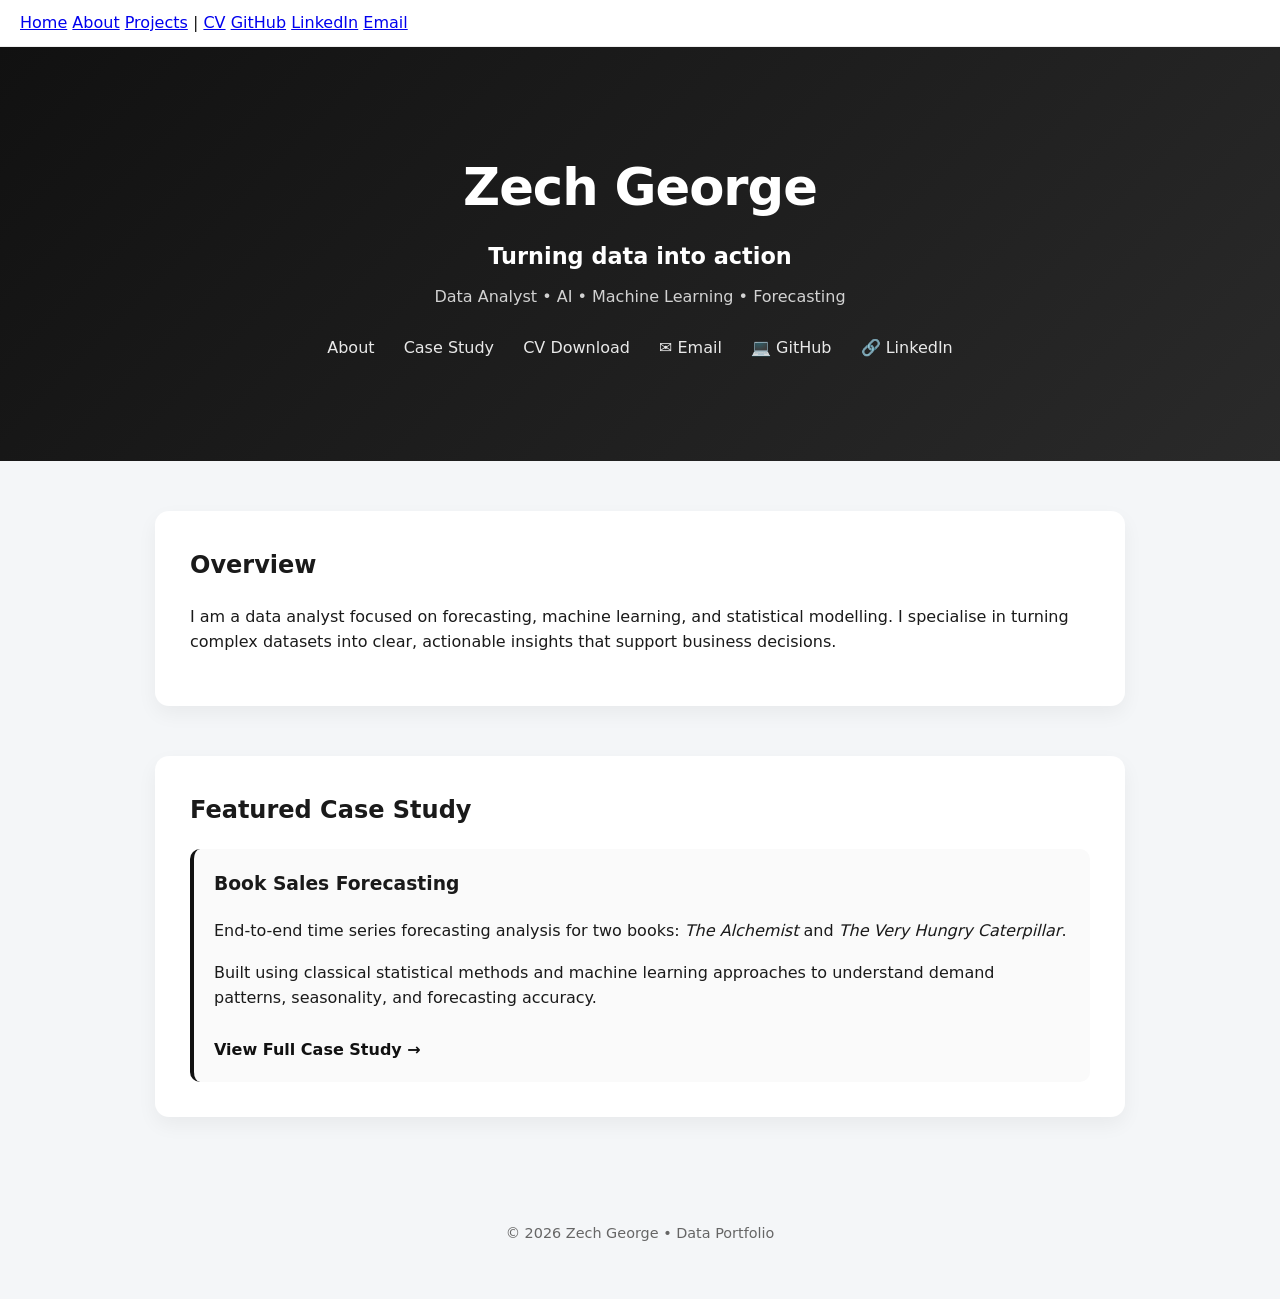
==== index.html @ 16ce2030 "Refactor navigation links in index.html" ====
<!DOCTYPE html>
<html lang="en">
<head>
    <meta charset="UTF-8">
    <meta name="viewport" content="width=device-width, initial-scale=1.0">
    <title>Zech George | Data Portfolio</title>
    <link rel="stylesheet" href="style.css">
</head>

<body>
    <nav class="top-nav">

    <div class="nav-links">
        <a href="index.html">Home</a>
        <a href="about.html">About</a>
        <a href="projects.html">Projects</a>

        <span class="divider">|</span>

        <a href="Zech_George_CV.pdf" download>CV</a>
        <a href="https://github.com/zechgeorge" target="_blank">GitHub</a>
        <a href="https://www.linkedin.com/in/zech-george/" target="_blank">LinkedIn</a>
        <a href="mailto:zech.vincent@gmail.com">Email</a>
    </div>

</nav>

</nav>

<header class="hero">

    <h1>Zech George</h1>

    <p class="tagline">Turning data into action</p>

    <p class="subtag">
        Data Analyst • AI • Machine Learning • Forecasting
    </p>

    <div class="links">
        <a href="about.html">About</a>
        <a href="projects.html">Case Study</a>
        <a href="Zech_George_CV.pdf" download>CV Download</a>

        <a href="mailto:zech.vincent@gmail.com">✉ Email</a>
        <a href="https://github.com/zechgeorge" target="_blank">💻 GitHub</a>
        <a href="https://www.linkedin.com/in/zech-george/" target="_blank">🔗 LinkedIn</a>
    </div>

</header>

<section class="intro">

    <h2>Overview</h2>

    <p>
        I am a data analyst focused on forecasting, machine learning, and statistical modelling.
        I specialise in turning complex datasets into clear, actionable insights that support business decisions.
    </p>

</section>

<section class="featured">

    <h2>Featured Case Study</h2>

    <div class="card">

        <h3>Book Sales Forecasting</h3>

        <p>
            End-to-end time series forecasting analysis for two books:
            <em>The Alchemist</em> and <em>The Very Hungry Caterpillar</em>.
        </p>

        <p>
            Built using classical statistical methods and machine learning approaches to understand demand patterns,
            seasonality, and forecasting accuracy.
        </p>

        <a href="projects.html">View Full Case Study →</a>

    </div>

</section>

<footer>

    <p>© 2026 Zech George • Data Portfolio</p>

</footer>

</body>
</html>
---- style.css ----
body {
    font-family: system-ui, -apple-system, Segoe UI, Roboto, Arial, sans-serif;
    margin: 0;
    background: #f4f6f8;
    color: #1a1a1a;
    line-height: 1.6;
}

/* HERO */
.hero {
    background: linear-gradient(135deg, #111, #2a2a2a);
    color: white;
    padding: 100px 20px;
    text-align: center;
}

.hero h1 {
    margin: 0;
    font-size: 3.2rem;
    letter-spacing: -1px;
}

.hero p {
    margin: 10px 0;
}

.tagline {
    font-size: 1.4rem;
    font-weight: 600;
}

.subtag {
    opacity: 0.8;
}

/* LINKS */
.links {
    margin-top: 25px;
}

.links a {
    color: white;
    margin: 0 12px;
    text-decoration: none;
    font-weight: 500;
    opacity: 0.9;
    transition: 0.2s;
}

.links a:hover {
    opacity: 1;
    text-decoration: underline;
}

/* SECTIONS */
section {
    max-width: 900px;
    margin: 50px auto;
    background: white;
    padding: 35px;
    border-radius: 14px;
    box-shadow: 0 8px 20px rgba(0,0,0,0.05);
}

h2 {
    margin-top: 0;
}

/* CARD */
.card {
    border-left: 4px solid #111;
    padding: 20px;
    margin-top: 15px;
    background: #fafafa;
    border-radius: 10px;
}

.card h3 {
    margin-top: 0;
}

.card a {
    display: inline-block;
    margin-top: 10px;
    color: #111;
    font-weight: bold;
    text-decoration: none;
}

.card a:hover {
    text-decoration: underline;
}

/* IMAGES */
.card img {
    width: 100%;
    border-radius: 8px;
    margin-top: 10px;
}

/* PAGE HEADER */
.page-header {
    text-align: center;
    padding: 60px 20px;
    background: #111;
    color: white;
}

/* CONTENT */
.content {
    max-width: 850px;
    margin: 40px auto;
    background: white;
    padding: 30px;
    border-radius: 12px;
}

/* PROJECT GRID */
.projects-grid {
    max-width: 900px;
    margin: 40px auto;
    display: grid;
    gap: 20px;
}

/* BUTTON */
.btn {
    display: inline-block;
    padding: 10px 16px;
    background: #111;
    color: white;
    text-decoration: none;
    border-radius: 6px;
}

/* FOOTER */
footer {
    text-align: center;
    padding: 40px;
    color: #666;
    font-size: 0.9rem;
}

.top-nav {
    position: sticky;
    top: 0;
    z-index: 1000;

    display: flex;
    justify-content: space-between;
    align-items: center;

    padding: 10px 20px;
    background: white;
    border-bottom: 1px solid #eee;
}

.nav-left a,
.nav-right a {
    text-decoration: none;
    color: #111;
    font-weight: 500;
    margin: 0 10px;
    font-size: 0.95rem;
}

.nav-left a:hover,
.nav-right a:hover {
    text-decoration: underline;
}

/* make right side more compact */
.nav-right a {
    font-size: 1.1rem;
}
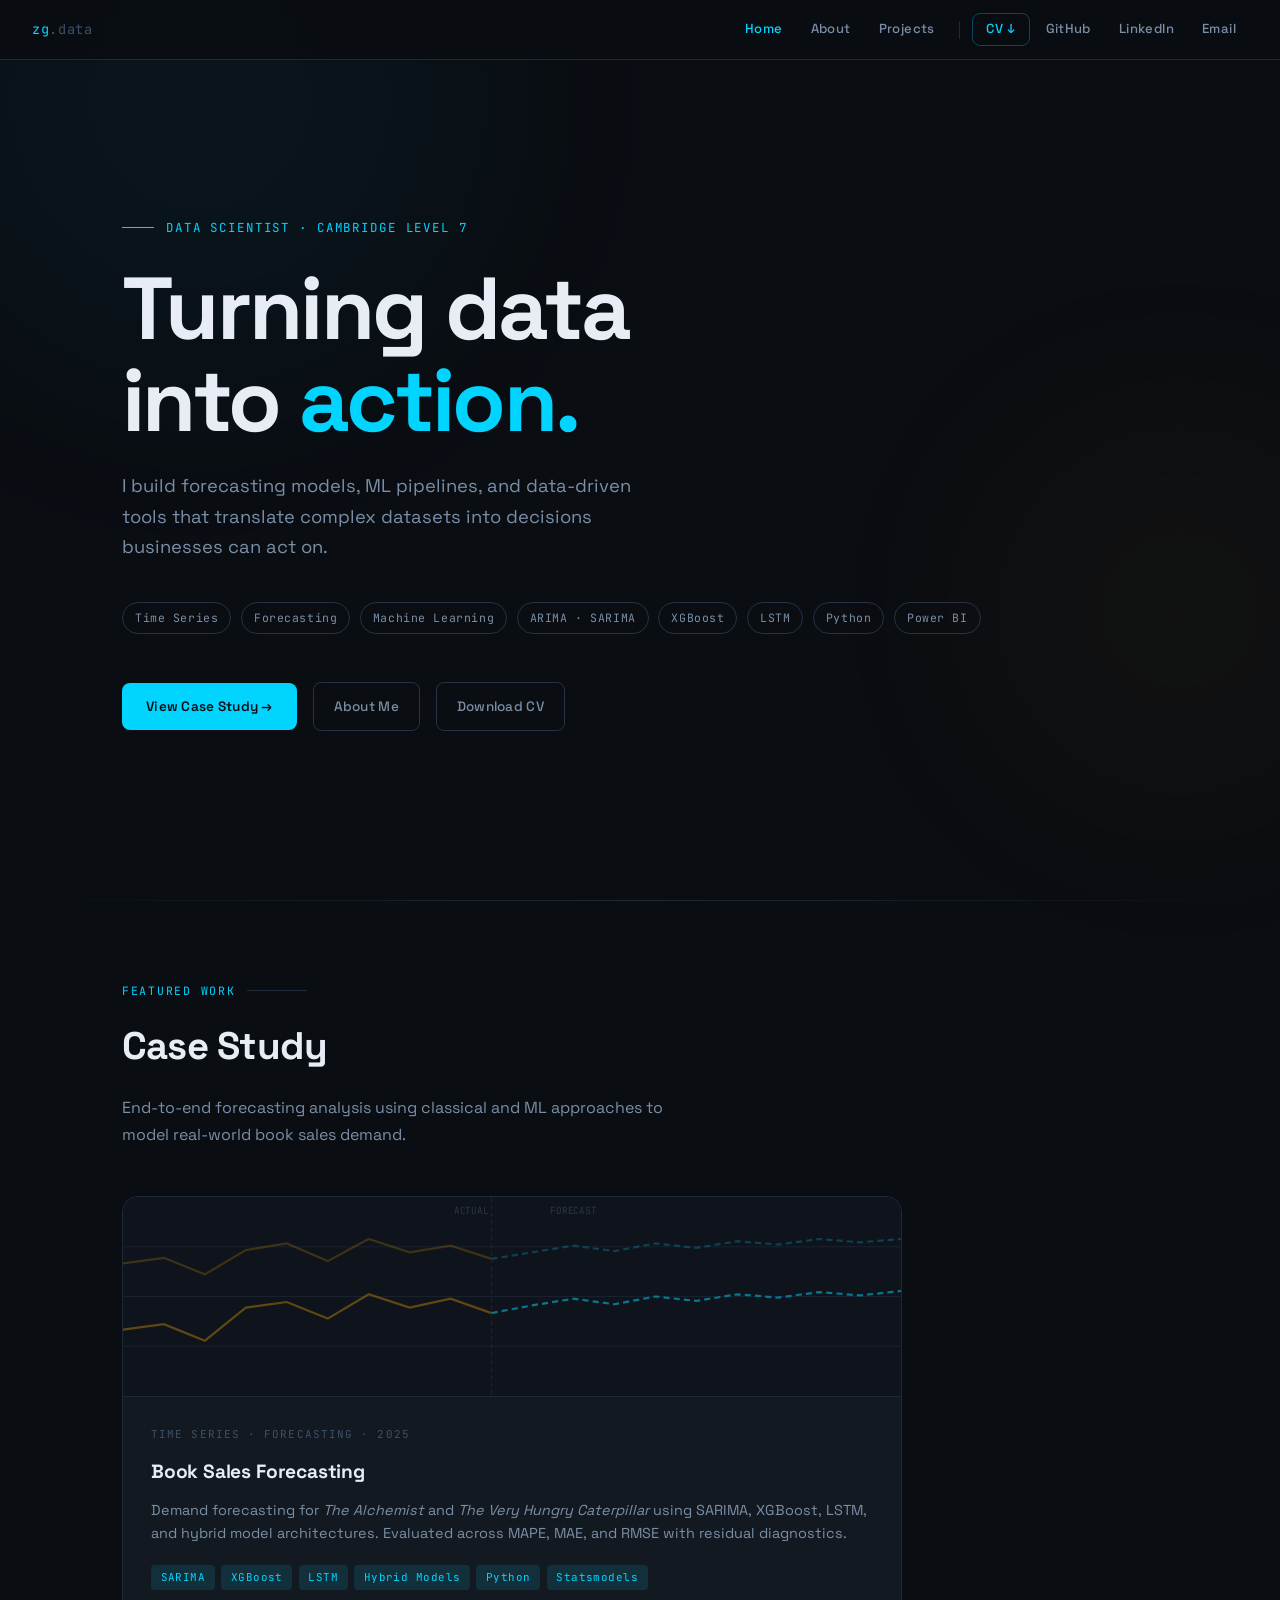
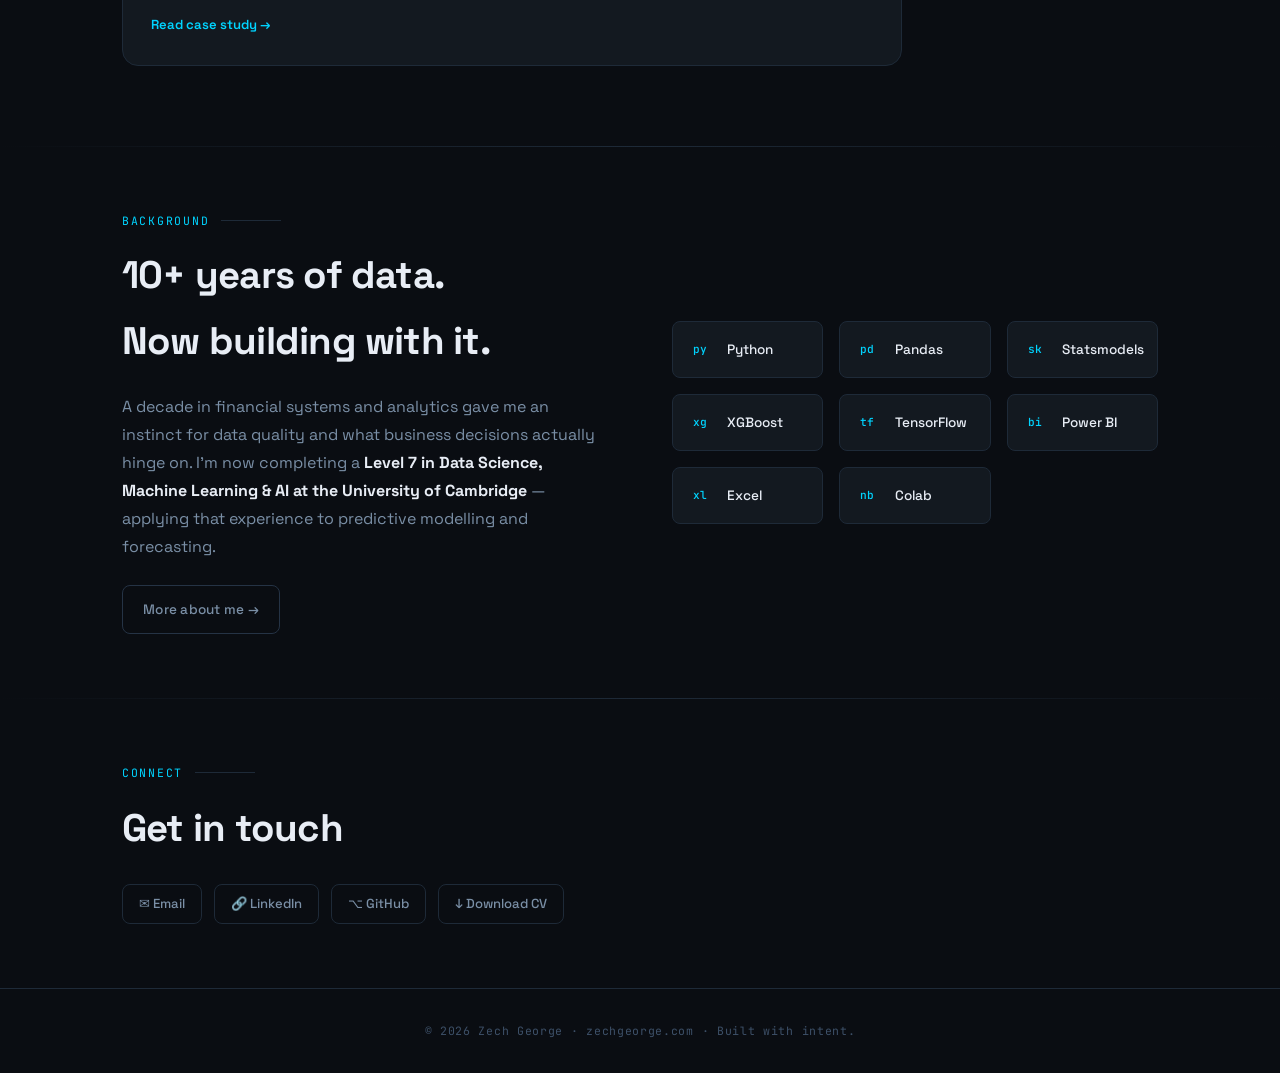
==== commit c1c991ab: "Revise index.html for improved layout and content Updated the title and description meta tags, added" ====
--- a/index.html
+++ b/index.html
@@ -1,94 +1,183 @@
 <!DOCTYPE html>
 <html lang="en">
 <head>
-    <meta charset="UTF-8">
-    <meta name="viewport" content="width=device-width, initial-scale=1.0">
-    <title>Zech George | Data Portfolio</title>
-    <link rel="stylesheet" href="style.css">
+  <meta charset="UTF-8">
+  <meta name="viewport" content="width=device-width, initial-scale=1.0">
+  <title>Zech George | Data Scientist</title>
+  <meta name="description" content="Data Scientist specialising in forecasting, machine learning, and AI — University of Cambridge.">
+  <link rel="stylesheet" href="style.css">
 </head>
+<body>
 
-<body>
-    <nav class="top-nav">
+  <!-- Background glow -->
+  <div class="bg-glow bg-glow-1"></div>
+  <div class="bg-glow bg-glow-2"></div>
 
+  <!-- Nav -->
+  <nav class="top-nav">
+    <a href="index.html" class="nav-logo">zg<span>.data</span></a>
     <div class="nav-links">
-        <a href="index.html">Home</a>
-        <a href="about.html">About</a>
-        <a href="projects.html">Projects</a>
+      <a href="index.html" class="active">Home</a>
+      <a href="about.html">About</a>
+      <a href="projects.html">Projects</a>
+      <div class="nav-divider"></div>
+      <a href="Zech_George_CV.pdf" download class="nav-cta">CV ↓</a>
+      <a href="https://github.com/zechvincent-lab" target="_blank">GitHub</a>
+      <a href="https://www.linkedin.com/in/zech-george/" target="_blank">LinkedIn</a>
+      <a href="mailto:zech.vincent@gmail.com">Email</a>
+    </div>
+  </nav>
 
-        <span class="divider">|</span>
+  <!-- Hero -->
+  <div style="max-width:1100px;margin:0 auto;padding:0 2rem;position:relative;z-index:1;">
+    <section class="hero" style="padding-left:0;padding-right:0;">
 
-        <a href="Zech_George_CV.pdf" download>CV</a>
-        <a href="https://github.com/zechgeorge" target="_blank">GitHub</a>
-        <a href="https://www.linkedin.com/in/zech-george/" target="_blank">LinkedIn</a>
-        <a href="mailto:zech.vincent@gmail.com">Email</a>
-    </div>
+      <div class="hero-eyebrow">Data Scientist · Cambridge Level 7</div>
 
-</nav>
+      <h1>
+        Turning data<br>into <span class="accent">action.</span>
+      </h1>
 
-</nav>
+      <p class="hero-sub">
+        I build forecasting models, ML pipelines, and data-driven tools that translate complex datasets into decisions businesses can act on.
+      </p>
 
-<header class="hero">
+      <div class="hero-tags">
+        <span class="tag">Time Series</span>
+        <span class="tag">Forecasting</span>
+        <span class="tag">Machine Learning</span>
+        <span class="tag">ARIMA · SARIMA</span>
+        <span class="tag">XGBoost</span>
+        <span class="tag">LSTM</span>
+        <span class="tag">Python</span>
+        <span class="tag">Power BI</span>
+      </div>
 
-    <h1>Zech George</h1>
+      <div class="hero-actions">
+        <a href="projects.html" class="btn-primary">View Case Study →</a>
+        <a href="about.html" class="btn-ghost">About Me</a>
+        <a href="Zech_George_CV.pdf" download class="btn-ghost">Download CV</a>
+      </div>
 
-    <p class="tagline">Turning data into action</p>
+    </section>
+  </div>
 
-    <p class="subtag">
-        Data Analyst • AI • Machine Learning • Forecasting
-    </p>
+  <div class="divider"></div>
 
-    <div class="links">
-        <a href="about.html">About</a>
-        <a href="projects.html">Case Study</a>
-        <a href="Zech_George_CV.pdf" download>CV Download</a>
+  <!-- Featured Project -->
+  <div class="page-wrap" style="position:relative;z-index:1;">
+    <section>
+      <div class="section-label">Featured Work</div>
+      <h2 class="section-title">Case Study</h2>
+      <p class="section-desc">End-to-end forecasting analysis using classical and ML approaches to model real-world book sales demand.</p>
 
-        <a href="mailto:zech.vincent@gmail.com">✉ Email</a>
-        <a href="https://github.com/zechgeorge" target="_blank">💻 GitHub</a>
-        <a href="https://www.linkedin.com/in/zech-george/" target="_blank">🔗 LinkedIn</a>
-    </div>
+      <a href="projects.html" class="project-card" style="max-width:780px;">
+        <div class="card-vis">
+          <!-- Inline SVG sparkline visualisation -->
+          <svg viewBox="0 0 760 180" xmlns="http://www.w3.org/2000/svg" width="100%" height="100%" preserveAspectRatio="none">
+            <!-- Grid lines -->
+            <line x1="0" y1="45"  x2="760" y2="45"  stroke="#1e2a38" stroke-width="1"/>
+            <line x1="0" y1="90"  x2="760" y2="90"  stroke="#1e2a38" stroke-width="1"/>
+            <line x1="0" y1="135" x2="760" y2="135" stroke="#1e2a38" stroke-width="1"/>
 
-</header>
+            <!-- Alchemist — actual (amber) -->
+            <polyline
+              points="0,120 40,115 80,130 120,100 160,95 200,110 240,88 280,100 320,92 360,105"
+              fill="none" stroke="#f0a500" stroke-width="2" opacity="0.6"/>
 
-<section class="intro">
+            <!-- Alchemist — forecast (cyan, dashed) -->
+            <polyline
+              points="360,105 400,98 440,92 480,97 520,90 560,94 600,88 640,91 680,86 720,89 760,85"
+              fill="none" stroke="#00d4ff" stroke-width="2" stroke-dasharray="6 4" opacity="0.85"/>
 
-    <h2>Overview</h2>
+            <!-- Caterpillar — actual (amber lighter) -->
+            <polyline
+              points="0,60 40,55 80,70 120,48 160,42 200,58 240,38 280,50 320,44 360,56"
+              fill="none" stroke="#f0a500" stroke-width="2" opacity="0.35"/>
 
-    <p>
-        I am a data analyst focused on forecasting, machine learning, and statistical modelling.
-        I specialise in turning complex datasets into clear, actionable insights that support business decisions.
-    </p>
+            <!-- Caterpillar — forecast (cyan dimmer) -->
+            <polyline
+              points="360,56 400,50 440,44 480,49 520,42 560,46 600,40 640,43 680,38 720,41 760,38"
+              fill="none" stroke="#00d4ff" stroke-width="2" stroke-dasharray="6 4" opacity="0.4"/>
 
-</section>
+            <!-- Forecast boundary line -->
+            <line x1="360" y1="0" x2="360" y2="180" stroke="#253345" stroke-width="1" stroke-dasharray="4 3"/>
 
-<section class="featured">
+            <!-- Labels -->
+            <text x="340" y="15" text-anchor="middle" fill="#3d5068" font-size="9" font-family="'JetBrains Mono',monospace">ACTUAL</text>
+            <text x="440" y="15" text-anchor="middle" fill="#3d5068" font-size="9" font-family="'JetBrains Mono',monospace">FORECAST</text>
+          </svg>
+        </div>
 
-    <h2>Featured Case Study</h2>
+        <div class="card-body">
+          <div class="card-meta">Time Series · Forecasting · 2025</div>
+          <h3 class="card-title">Book Sales Forecasting</h3>
+          <p class="card-desc">
+            Demand forecasting for <em>The Alchemist</em> and <em>The Very Hungry Caterpillar</em> using SARIMA, XGBoost, LSTM, and hybrid model architectures. Evaluated across MAPE, MAE, and RMSE with residual diagnostics.
+          </p>
+          <div class="card-chips">
+            <span class="chip">SARIMA</span>
+            <span class="chip">XGBoost</span>
+            <span class="chip">LSTM</span>
+            <span class="chip">Hybrid Models</span>
+            <span class="chip">Python</span>
+            <span class="chip">Statsmodels</span>
+          </div>
+          <span class="card-link">Read case study →</span>
+        </div>
+      </a>
+    </section>
+  </div>
 
-    <div class="card">
+  <div class="divider"></div>
 
-        <h3>Book Sales Forecasting</h3>
+  <!-- Quick bio strip -->
+  <div class="page-wrap" style="position:relative;z-index:1;">
+    <section style="padding:4rem 0;">
+      <div style="display:grid;grid-template-columns:1fr 1fr;gap:4rem;align-items:center;">
+        <div>
+          <div class="section-label">Background</div>
+          <h2 class="section-title" style="margin-bottom:1.25rem;">10+ years of data.<br>Now building with it.</h2>
+          <p style="color:var(--text-secondary);margin-bottom:1rem;line-height:1.75;">
+            A decade in financial systems and analytics gave me an instinct for data quality and what business decisions actually hinge on. I'm now completing a <strong style="color:var(--text-primary);">Level 7 in Data Science, Machine Learning & AI at the University of Cambridge</strong> — applying that experience to predictive modelling and forecasting.
+          </p>
+          <a href="about.html" class="btn-ghost" style="margin-top:0.5rem;">More about me →</a>
+        </div>
+        <div>
+          <div class="tools-grid">
+            <div class="tool-item"><span class="tool-icon">py</span> Python</div>
+            <div class="tool-item"><span class="tool-icon">pd</span> Pandas</div>
+            <div class="tool-item"><span class="tool-icon">sk</span> Statsmodels</div>
+            <div class="tool-item"><span class="tool-icon">xg</span> XGBoost</div>
+            <div class="tool-item"><span class="tool-icon">tf</span> TensorFlow</div>
+            <div class="tool-item"><span class="tool-icon">bi</span> Power BI</div>
+            <div class="tool-item"><span class="tool-icon">xl</span> Excel</div>
+            <div class="tool-item"><span class="tool-icon">nb</span> Colab</div>
+          </div>
+        </div>
+      </div>
+    </section>
+  </div>
 
-        <p>
-            End-to-end time series forecasting analysis for two books:
-            <em>The Alchemist</em> and <em>The Very Hungry Caterpillar</em>.
-        </p>
+  <div class="divider"></div>
 
-        <p>
-            Built using classical statistical methods and machine learning approaches to understand demand patterns,
-            seasonality, and forecasting accuracy.
-        </p>
+  <!-- Connect -->
+  <div class="page-wrap" style="position:relative;z-index:1;">
+    <section style="padding:4rem 0;">
+      <div class="section-label">Connect</div>
+      <h2 class="section-title" style="margin-bottom:1.5rem;">Get in touch</h2>
+      <div class="social-row">
+        <a href="mailto:zech.vincent@gmail.com" class="social-link">✉ Email</a>
+        <a href="https://www.linkedin.com/in/zech-george/" target="_blank" class="social-link">🔗 LinkedIn</a>
+        <a href="https://github.com/zechvincent-lab" target="_blank" class="social-link">⌥ GitHub</a>
+        <a href="Zech_George_CV.pdf" download class="social-link">↓ Download CV</a>
+      </div>
+    </section>
+  </div>
 
-        <a href="projects.html">View Full Case Study →</a>
-
-    </div>
-
-</section>
-
-<footer>
-
-    <p>© 2026 Zech George • Data Portfolio</p>
-
-</footer>
+  <footer>
+    <p>© 2026 <a href="index.html">Zech George</a> · zechgeorge.com · Built with intent.</p>
+  </footer>
 
 </body>
 </html>
--- a/style.css
+++ b/style.css
@@ -1,175 +1,687 @@
+/* ============================================================
+   ZECH GEORGE — PORTFOLIO
+   Palette: deep obsidian bg, electric cyan accent, warm amber
+   secondary, cool slate text
+   ============================================================ */
+
+@import url('https://fonts.googleapis.com/css2?family=Space+Grotesk:wght@300;400;500;600;700&family=JetBrains+Mono:wght@300;400;500&display=swap');
+
+/* ── Tokens ─────────────────────────────────────────────── */
+:root {
+  --bg:           #0a0d12;
+  --bg-elevated:  #0f141c;
+  --bg-card:      #131920;
+  --bg-card-hover:#17202b;
+  --border:       #1e2a38;
+  --border-light: #253345;
+
+  --cyan:         #00d4ff;
+  --cyan-dim:     rgba(0, 212, 255, 0.12);
+  --cyan-glow:    rgba(0, 212, 255, 0.25);
+  --amber:        #f0a500;
+  --amber-dim:    rgba(240, 165, 0, 0.12);
+
+  --text-primary:   #e8edf5;
+  --text-secondary: #7a8fa6;
+  --text-muted:     #3d5068;
+
+  --font-display: 'Space Grotesk', sans-serif;
+  --font-mono:    'JetBrains Mono', monospace;
+
+  --radius:    8px;
+  --radius-lg: 16px;
+  --transition: 0.2s ease;
+}
+
+/* ── Reset ───────────────────────────────────────────────── */
+*, *::before, *::after { box-sizing: border-box; margin: 0; padding: 0; }
+
+html { scroll-behavior: smooth; }
+
 body {
-    font-family: system-ui, -apple-system, Segoe UI, Roboto, Arial, sans-serif;
-    margin: 0;
-    background: #f4f6f8;
-    color: #1a1a1a;
-    line-height: 1.6;
-}
-
-/* HERO */
+  background: var(--bg);
+  color: var(--text-primary);
+  font-family: var(--font-display);
+  font-size: 16px;
+  line-height: 1.7;
+  min-height: 100vh;
+  -webkit-font-smoothing: antialiased;
+}
+
+/* ── Nav ─────────────────────────────────────────────────── */
+.top-nav {
+  position: fixed;
+  top: 0; left: 0; right: 0;
+  z-index: 100;
+  background: rgba(10, 13, 18, 0.85);
+  backdrop-filter: blur(14px);
+  border-bottom: 1px solid var(--border);
+  padding: 0 2rem;
+  height: 60px;
+  display: flex;
+  align-items: center;
+  justify-content: space-between;
+}
+
+.nav-logo {
+  font-family: var(--font-mono);
+  font-size: 0.85rem;
+  color: var(--cyan);
+  text-decoration: none;
+  letter-spacing: 0.05em;
+}
+.nav-logo span { color: var(--text-muted); }
+
+.nav-links {
+  display: flex;
+  align-items: center;
+  gap: 0.25rem;
+}
+
+.nav-links a {
+  color: var(--text-secondary);
+  text-decoration: none;
+  font-size: 0.82rem;
+  font-weight: 500;
+  padding: 0.35rem 0.75rem;
+  border-radius: var(--radius);
+  transition: color var(--transition), background var(--transition);
+  letter-spacing: 0.03em;
+}
+.nav-links a:hover { color: var(--text-primary); background: var(--bg-card); }
+.nav-links a.active { color: var(--cyan); }
+
+.nav-divider {
+  width: 1px;
+  height: 18px;
+  background: var(--border);
+  margin: 0 0.5rem;
+}
+
+.nav-links a.nav-cta {
+  color: var(--cyan);
+  border: 1px solid rgba(0,212,255,0.3);
+  padding: 0.3rem 0.85rem;
+}
+.nav-links a.nav-cta:hover {
+  background: var(--cyan-dim);
+  color: var(--cyan);
+}
+
+/* ── Layout ──────────────────────────────────────────────── */
+.page-wrap {
+  max-width: 1100px;
+  margin: 0 auto;
+  padding: 0 2rem;
+}
+
+/* ── Hero ────────────────────────────────────────────────── */
 .hero {
-    background: linear-gradient(135deg, #111, #2a2a2a);
-    color: white;
-    padding: 100px 20px;
-    text-align: center;
+  min-height: 100vh;
+  display: flex;
+  flex-direction: column;
+  justify-content: center;
+  padding: 8rem 2rem 5rem;
+  max-width: 1100px;
+  margin: 0 auto;
+  position: relative;
+}
+
+.hero-eyebrow {
+  font-family: var(--font-mono);
+  font-size: 0.78rem;
+  color: var(--cyan);
+  letter-spacing: 0.15em;
+  text-transform: uppercase;
+  margin-bottom: 1.5rem;
+  display: flex;
+  align-items: center;
+  gap: 0.75rem;
+}
+.hero-eyebrow::before {
+  content: '';
+  display: inline-block;
+  width: 32px;
+  height: 1px;
+  background: var(--cyan);
 }
 
 .hero h1 {
-    margin: 0;
-    font-size: 3.2rem;
-    letter-spacing: -1px;
-}
-
-.hero p {
-    margin: 10px 0;
-}
-
-.tagline {
-    font-size: 1.4rem;
-    font-weight: 600;
-}
-
-.subtag {
-    opacity: 0.8;
-}
-
-/* LINKS */
-.links {
-    margin-top: 25px;
-}
-
-.links a {
-    color: white;
-    margin: 0 12px;
-    text-decoration: none;
-    font-weight: 500;
-    opacity: 0.9;
-    transition: 0.2s;
-}
-
-.links a:hover {
-    opacity: 1;
-    text-decoration: underline;
-}
-
-/* SECTIONS */
+  font-size: clamp(3rem, 7vw, 5.5rem);
+  font-weight: 700;
+  line-height: 1.05;
+  letter-spacing: -0.03em;
+  margin-bottom: 1.5rem;
+  color: var(--text-primary);
+}
+
+.hero h1 .accent {
+  color: var(--cyan);
+  position: relative;
+}
+
+.hero-sub {
+  font-size: 1.15rem;
+  color: var(--text-secondary);
+  max-width: 540px;
+  line-height: 1.65;
+  margin-bottom: 2.5rem;
+}
+
+.hero-tags {
+  display: flex;
+  flex-wrap: wrap;
+  gap: 0.6rem;
+  margin-bottom: 3rem;
+}
+
+.tag {
+  font-family: var(--font-mono);
+  font-size: 0.72rem;
+  padding: 0.3rem 0.75rem;
+  border-radius: 999px;
+  border: 1px solid var(--border-light);
+  color: var(--text-secondary);
+  letter-spacing: 0.05em;
+  transition: border-color var(--transition), color var(--transition);
+}
+.tag:hover { border-color: var(--cyan); color: var(--cyan); }
+
+.hero-actions {
+  display: flex;
+  flex-wrap: wrap;
+  gap: 1rem;
+  align-items: center;
+}
+
+/* ── Buttons ─────────────────────────────────────────────── */
+.btn-primary {
+  display: inline-flex;
+  align-items: center;
+  gap: 0.5rem;
+  background: var(--cyan);
+  color: var(--bg);
+  font-family: var(--font-display);
+  font-size: 0.85rem;
+  font-weight: 600;
+  padding: 0.75rem 1.5rem;
+  border-radius: var(--radius);
+  text-decoration: none;
+  transition: opacity var(--transition), transform var(--transition);
+  letter-spacing: 0.02em;
+}
+.btn-primary:hover { opacity: 0.88; transform: translateY(-1px); }
+
+.btn-ghost {
+  display: inline-flex;
+  align-items: center;
+  gap: 0.5rem;
+  color: var(--text-secondary);
+  font-size: 0.85rem;
+  font-weight: 500;
+  padding: 0.75rem 1.25rem;
+  border-radius: var(--radius);
+  border: 1px solid var(--border-light);
+  text-decoration: none;
+  transition: border-color var(--transition), color var(--transition), background var(--transition);
+  letter-spacing: 0.02em;
+}
+.btn-ghost:hover {
+  border-color: var(--cyan);
+  color: var(--cyan);
+  background: var(--cyan-dim);
+}
+
+/* ── Section base ────────────────────────────────────────── */
 section {
-    max-width: 900px;
-    margin: 50px auto;
-    background: white;
-    padding: 35px;
-    border-radius: 14px;
-    box-shadow: 0 8px 20px rgba(0,0,0,0.05);
-}
-
-h2 {
-    margin-top: 0;
-}
-
-/* CARD */
-.card {
-    border-left: 4px solid #111;
-    padding: 20px;
-    margin-top: 15px;
-    background: #fafafa;
-    border-radius: 10px;
-}
-
-.card h3 {
-    margin-top: 0;
-}
-
-.card a {
-    display: inline-block;
-    margin-top: 10px;
-    color: #111;
-    font-weight: bold;
-    text-decoration: none;
-}
-
-.card a:hover {
-    text-decoration: underline;
-}
-
-/* IMAGES */
-.card img {
-    width: 100%;
-    border-radius: 8px;
-    margin-top: 10px;
-}
-
-/* PAGE HEADER */
-.page-header {
-    text-align: center;
-    padding: 60px 20px;
-    background: #111;
-    color: white;
-}
-
-/* CONTENT */
-.content {
-    max-width: 850px;
-    margin: 40px auto;
-    background: white;
-    padding: 30px;
-    border-radius: 12px;
-}
-
-/* PROJECT GRID */
-.projects-grid {
-    max-width: 900px;
-    margin: 40px auto;
-    display: grid;
-    gap: 20px;
-}
-
-/* BUTTON */
-.btn {
-    display: inline-block;
-    padding: 10px 16px;
-    background: #111;
-    color: white;
-    text-decoration: none;
-    border-radius: 6px;
-}
-
-/* FOOTER */
+  padding: 5rem 0;
+}
+
+.section-label {
+  font-family: var(--font-mono);
+  font-size: 0.72rem;
+  color: var(--cyan);
+  letter-spacing: 0.15em;
+  text-transform: uppercase;
+  margin-bottom: 0.75rem;
+  display: flex;
+  align-items: center;
+  gap: 0.75rem;
+}
+.section-label::after {
+  content: '';
+  flex: 1;
+  height: 1px;
+  background: var(--border);
+  max-width: 60px;
+}
+
+.section-title {
+  font-size: clamp(1.8rem, 3vw, 2.4rem);
+  font-weight: 700;
+  letter-spacing: -0.02em;
+  margin-bottom: 1rem;
+  color: var(--text-primary);
+}
+
+.section-desc {
+  color: var(--text-secondary);
+  max-width: 560px;
+  margin-bottom: 3rem;
+  font-size: 1rem;
+}
+
+/* ── Divider ─────────────────────────────────────────────── */
+.divider {
+  height: 1px;
+  background: linear-gradient(to right, transparent, var(--border), transparent);
+  margin: 0;
+}
+
+/* ── Project Card ────────────────────────────────────────── */
+.project-card {
+  background: var(--bg-card);
+  border: 1px solid var(--border);
+  border-radius: var(--radius-lg);
+  overflow: hidden;
+  transition: border-color var(--transition), transform var(--transition), box-shadow var(--transition);
+  text-decoration: none;
+  display: block;
+  color: inherit;
+}
+.project-card:hover {
+  border-color: var(--border-light);
+  transform: translateY(-3px);
+  box-shadow: 0 16px 48px rgba(0,0,0,0.4), 0 0 0 1px var(--border-light);
+}
+
+.card-vis {
+  height: 200px;
+  background: var(--bg-elevated);
+  border-bottom: 1px solid var(--border);
+  display: flex;
+  align-items: center;
+  justify-content: center;
+  position: relative;
+  overflow: hidden;
+}
+
+/* Animated sparkline in the card visual area */
+.card-vis svg {
+  opacity: 0.6;
+}
+
+.card-body {
+  padding: 1.75rem;
+}
+
+.card-meta {
+  font-family: var(--font-mono);
+  font-size: 0.68rem;
+  color: var(--text-muted);
+  letter-spacing: 0.1em;
+  text-transform: uppercase;
+  margin-bottom: 0.75rem;
+}
+
+.card-title {
+  font-size: 1.2rem;
+  font-weight: 700;
+  margin-bottom: 0.65rem;
+  letter-spacing: -0.01em;
+}
+
+.card-desc {
+  font-size: 0.9rem;
+  color: var(--text-secondary);
+  line-height: 1.6;
+  margin-bottom: 1.25rem;
+}
+
+.card-chips {
+  display: flex;
+  flex-wrap: wrap;
+  gap: 0.4rem;
+  margin-bottom: 1.25rem;
+}
+.chip {
+  font-family: var(--font-mono);
+  font-size: 0.68rem;
+  padding: 0.2rem 0.6rem;
+  background: var(--cyan-dim);
+  color: var(--cyan);
+  border-radius: 4px;
+  letter-spacing: 0.04em;
+}
+
+.card-link {
+  display: inline-flex;
+  align-items: center;
+  gap: 0.4rem;
+  font-size: 0.82rem;
+  font-weight: 600;
+  color: var(--cyan);
+  text-decoration: none;
+}
+.card-link:hover { opacity: 0.75; }
+
+/* ── Skills / Tools grid ─────────────────────────────────── */
+.tools-grid {
+  display: grid;
+  grid-template-columns: repeat(auto-fill, minmax(140px, 1fr));
+  gap: 1rem;
+}
+.tool-item {
+  background: var(--bg-card);
+  border: 1px solid var(--border);
+  border-radius: var(--radius);
+  padding: 1rem 1.25rem;
+  display: flex;
+  align-items: center;
+  gap: 0.65rem;
+  font-size: 0.85rem;
+  font-weight: 500;
+  transition: border-color var(--transition), background var(--transition);
+}
+.tool-item:hover {
+  border-color: var(--border-light);
+  background: var(--bg-card-hover);
+}
+.tool-icon {
+  font-family: var(--font-mono);
+  font-size: 0.7rem;
+  color: var(--cyan);
+  min-width: 24px;
+}
+
+/* ── About page specifics ────────────────────────────────── */
+.about-grid {
+  display: grid;
+  grid-template-columns: 1fr 1fr;
+  gap: 3rem;
+  align-items: start;
+}
+@media (max-width: 700px) { .about-grid { grid-template-columns: 1fr; } }
+
+.bio-block p {
+  color: var(--text-secondary);
+  margin-bottom: 1.1rem;
+  font-size: 1rem;
+  line-height: 1.75;
+}
+.bio-block p strong { color: var(--text-primary); font-weight: 600; }
+
+.timeline {
+  display: flex;
+  flex-direction: column;
+  gap: 0;
+}
+.timeline-item {
+  display: grid;
+  grid-template-columns: 1px 1fr;
+  gap: 0 1.5rem;
+  position: relative;
+}
+.timeline-line {
+  background: var(--border);
+  position: relative;
+}
+.timeline-line::before {
+  content: '';
+  position: absolute;
+  top: 6px; left: 50%;
+  transform: translateX(-50%);
+  width: 8px; height: 8px;
+  border-radius: 50%;
+  background: var(--cyan);
+  box-shadow: 0 0 8px var(--cyan-glow);
+}
+.timeline-content {
+  padding-bottom: 2.5rem;
+}
+.timeline-year {
+  font-family: var(--font-mono);
+  font-size: 0.68rem;
+  color: var(--text-muted);
+  letter-spacing: 0.1em;
+  text-transform: uppercase;
+  margin-bottom: 0.25rem;
+}
+.timeline-role {
+  font-weight: 600;
+  font-size: 0.95rem;
+  margin-bottom: 0.2rem;
+}
+.timeline-org {
+  font-size: 0.82rem;
+  color: var(--cyan);
+  margin-bottom: 0.6rem;
+}
+.timeline-desc {
+  font-size: 0.85rem;
+  color: var(--text-secondary);
+  line-height: 1.6;
+}
+
+/* ── Project detail page ─────────────────────────────────── */
+.detail-header {
+  padding: 9rem 0 4rem;
+}
+.detail-header h1 {
+  font-size: clamp(2rem, 5vw, 3.5rem);
+  font-weight: 700;
+  letter-spacing: -0.03em;
+  line-height: 1.1;
+  margin-bottom: 1rem;
+}
+.detail-sub {
+  font-size: 1.05rem;
+  color: var(--text-secondary);
+  max-width: 640px;
+  margin-bottom: 2rem;
+}
+.detail-chips { display: flex; flex-wrap: wrap; gap: 0.5rem; margin-bottom: 2rem; }
+
+.detail-body {
+  max-width: 780px;
+  padding-bottom: 6rem;
+}
+.detail-body h2 {
+  font-size: 1.3rem;
+  font-weight: 700;
+  letter-spacing: -0.01em;
+  margin: 3rem 0 0.9rem;
+  color: var(--text-primary);
+  padding-top: 2rem;
+  border-top: 1px solid var(--border);
+}
+.detail-body h2:first-child { border-top: none; margin-top: 0; }
+.detail-body p {
+  color: var(--text-secondary);
+  margin-bottom: 1rem;
+  font-size: 0.97rem;
+  line-height: 1.75;
+}
+.detail-body ul {
+  list-style: none;
+  margin: 0.5rem 0 1rem;
+  display: flex;
+  flex-direction: column;
+  gap: 0.5rem;
+}
+.detail-body ul li {
+  color: var(--text-secondary);
+  font-size: 0.95rem;
+  padding-left: 1.25rem;
+  position: relative;
+}
+.detail-body ul li::before {
+  content: '→';
+  position: absolute;
+  left: 0;
+  color: var(--cyan);
+  font-family: var(--font-mono);
+}
+
+.detail-stat-row {
+  display: grid;
+  grid-template-columns: repeat(auto-fit, minmax(160px, 1fr));
+  gap: 1rem;
+  margin: 2rem 0;
+}
+.detail-stat {
+  background: var(--bg-card);
+  border: 1px solid var(--border);
+  border-radius: var(--radius);
+  padding: 1.25rem;
+}
+.detail-stat .stat-val {
+  font-family: var(--font-mono);
+  font-size: 1.5rem;
+  font-weight: 500;
+  color: var(--amber);
+  display: block;
+  margin-bottom: 0.25rem;
+}
+.detail-stat .stat-label {
+  font-size: 0.78rem;
+  color: var(--text-muted);
+  letter-spacing: 0.06em;
+  text-transform: uppercase;
+}
+
+.model-comparison {
+  background: var(--bg-card);
+  border: 1px solid var(--border);
+  border-radius: var(--radius-lg);
+  overflow: hidden;
+  margin: 2rem 0;
+}
+.model-comparison table {
+  width: 100%;
+  border-collapse: collapse;
+  font-size: 0.85rem;
+}
+.model-comparison th {
+  background: var(--bg-elevated);
+  padding: 0.85rem 1.25rem;
+  text-align: left;
+  font-family: var(--font-mono);
+  font-size: 0.7rem;
+  color: var(--text-muted);
+  letter-spacing: 0.08em;
+  text-transform: uppercase;
+  border-bottom: 1px solid var(--border);
+}
+.model-comparison td {
+  padding: 0.85rem 1.25rem;
+  border-bottom: 1px solid var(--border);
+  color: var(--text-secondary);
+}
+.model-comparison tr:last-child td { border-bottom: none; }
+.model-comparison tr:hover td { background: var(--bg-card-hover); }
+.mape-best { color: var(--cyan); font-weight: 600; }
+.mape-good { color: var(--amber); }
+
+.pipeline-steps {
+  display: flex;
+  flex-direction: column;
+  gap: 0;
+  margin: 1.5rem 0;
+}
+.pipeline-step {
+  display: flex;
+  gap: 1.25rem;
+  align-items: flex-start;
+}
+.step-num {
+  font-family: var(--font-mono);
+  font-size: 0.72rem;
+  color: var(--text-muted);
+  min-width: 2rem;
+  padding-top: 0.2rem;
+}
+.step-body {
+  border-left: 1px solid var(--border);
+  padding: 0 0 1.75rem 1.25rem;
+  flex: 1;
+}
+.pipeline-step:last-child .step-body { border-left: 1px solid transparent; }
+.step-title {
+  font-weight: 600;
+  font-size: 0.9rem;
+  margin-bottom: 0.25rem;
+}
+.step-desc {
+  font-size: 0.85rem;
+  color: var(--text-secondary);
+  line-height: 1.6;
+}
+
+/* ── Social links row ────────────────────────────────────── */
+.social-row {
+  display: flex;
+  gap: 0.75rem;
+  flex-wrap: wrap;
+}
+.social-link {
+  display: inline-flex;
+  align-items: center;
+  gap: 0.45rem;
+  font-size: 0.82rem;
+  font-weight: 500;
+  color: var(--text-secondary);
+  text-decoration: none;
+  padding: 0.5rem 1rem;
+  border: 1px solid var(--border);
+  border-radius: var(--radius);
+  transition: color var(--transition), border-color var(--transition), background var(--transition);
+}
+.social-link:hover { color: var(--cyan); border-color: var(--cyan); background: var(--cyan-dim); }
+
+/* ── Footer ──────────────────────────────────────────────── */
 footer {
-    text-align: center;
-    padding: 40px;
-    color: #666;
-    font-size: 0.9rem;
-}
-
-.top-nav {
-    position: sticky;
-    top: 0;
-    z-index: 1000;
-
-    display: flex;
-    justify-content: space-between;
-    align-items: center;
-
-    padding: 10px 20px;
-    background: white;
-    border-bottom: 1px solid #eee;
-}
-
-.nav-left a,
-.nav-right a {
-    text-decoration: none;
-    color: #111;
-    font-weight: 500;
-    margin: 0 10px;
-    font-size: 0.95rem;
-}
-
-.nav-left a:hover,
-.nav-right a:hover {
-    text-decoration: underline;
-}
-
-/* make right side more compact */
-.nav-right a {
-    font-size: 1.1rem;
-}
+  border-top: 1px solid var(--border);
+  padding: 2rem;
+  text-align: center;
+  font-family: var(--font-mono);
+  font-size: 0.72rem;
+  color: var(--text-muted);
+  letter-spacing: 0.06em;
+}
+footer a { color: var(--text-muted); text-decoration: none; }
+footer a:hover { color: var(--cyan); }
+
+/* ── Glow bg decoration ──────────────────────────────────── */
+.bg-glow {
+  position: fixed;
+  pointer-events: none;
+  z-index: 0;
+  border-radius: 50%;
+  filter: blur(120px);
+  opacity: 0.04;
+}
+.bg-glow-1 {
+  width: 600px; height: 600px;
+  background: var(--cyan);
+  top: -200px; left: -100px;
+}
+.bg-glow-2 {
+  width: 400px; height: 400px;
+  background: var(--amber);
+  bottom: 10%; right: -100px;
+}
+
+/* ── Responsive ──────────────────────────────────────────── */
+@media (max-width: 768px) {
+  .top-nav { padding: 0 1rem; }
+  .hero { padding: 7rem 1.25rem 4rem; }
+  .page-wrap { padding: 0 1.25rem; }
+  .detail-header { padding: 7rem 0 3rem; }
+  .detail-stat-row { grid-template-columns: 1fr 1fr; }
+}
+@media (max-width: 480px) {
+  .nav-links a:not(.nav-cta):not([href="index.html"]):not([href="about.html"]):not([href="projects.html"]) {
+    display: none;
+  }
+}
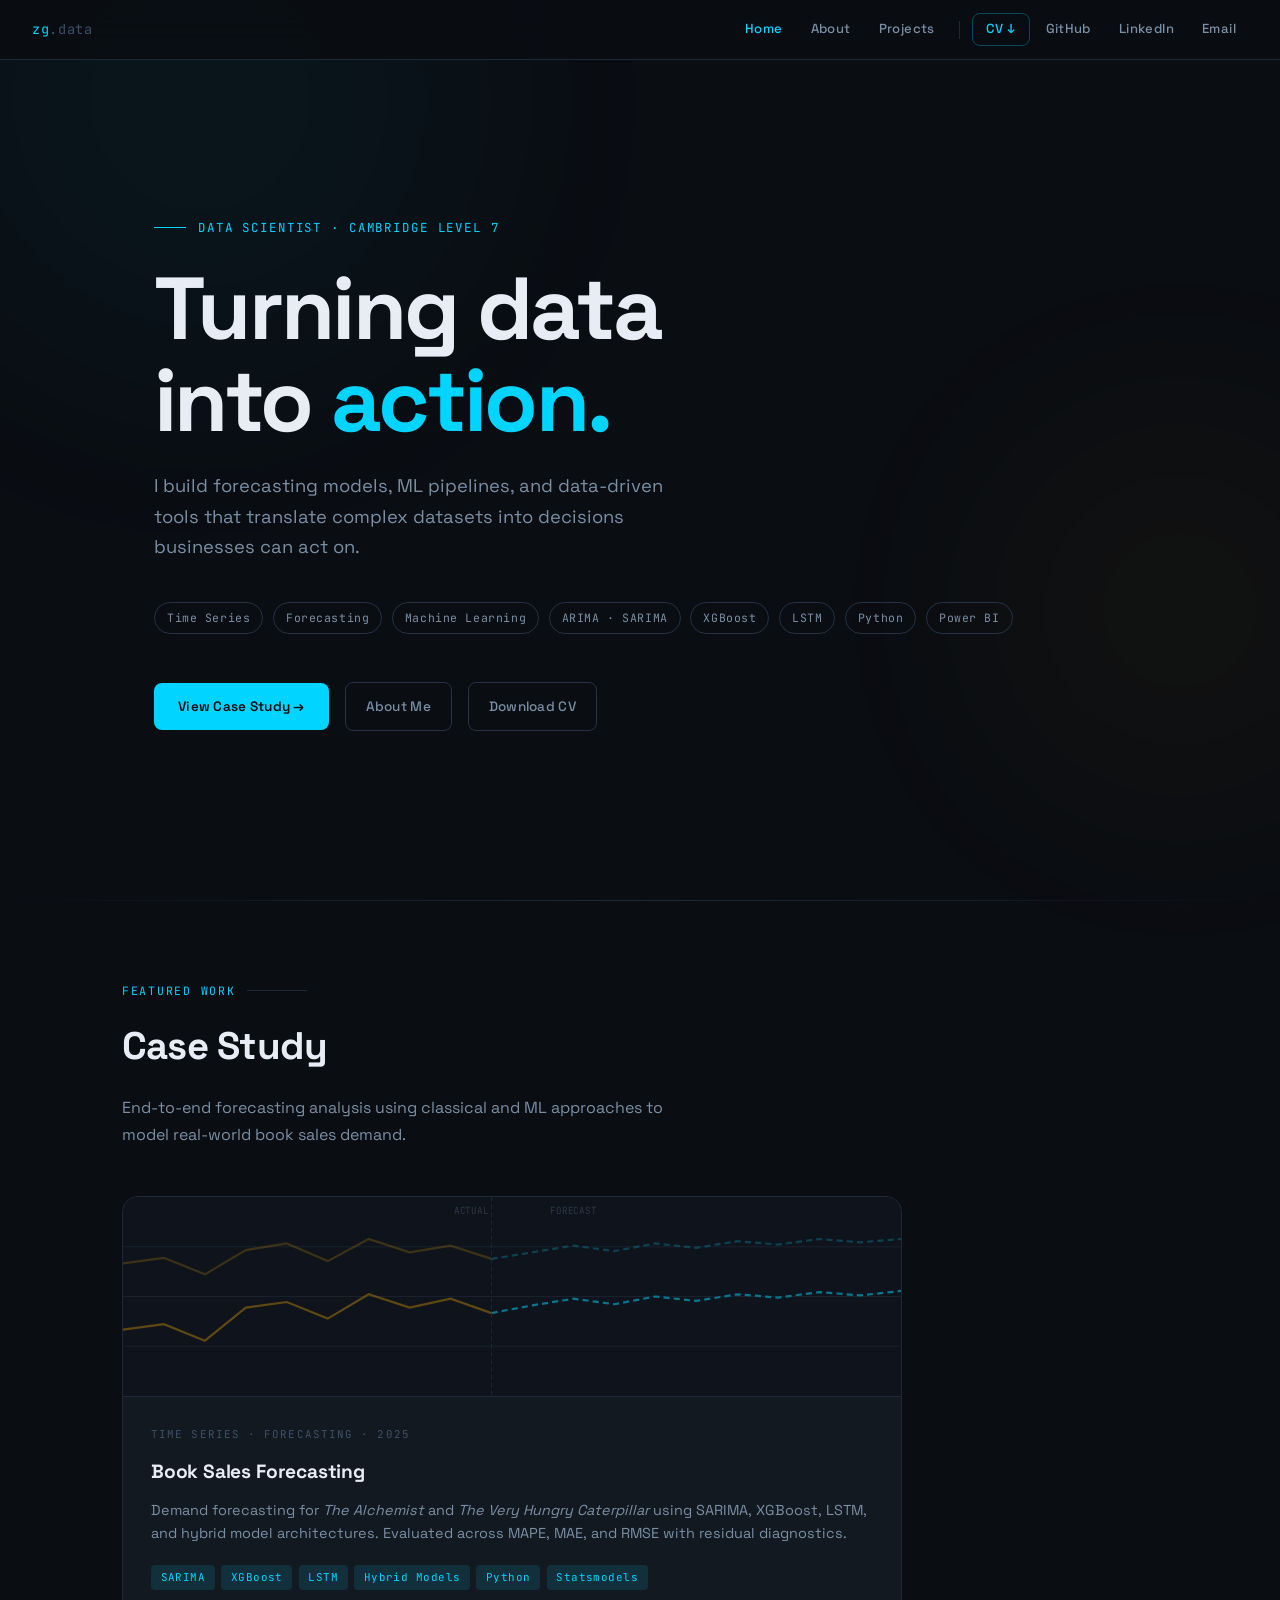
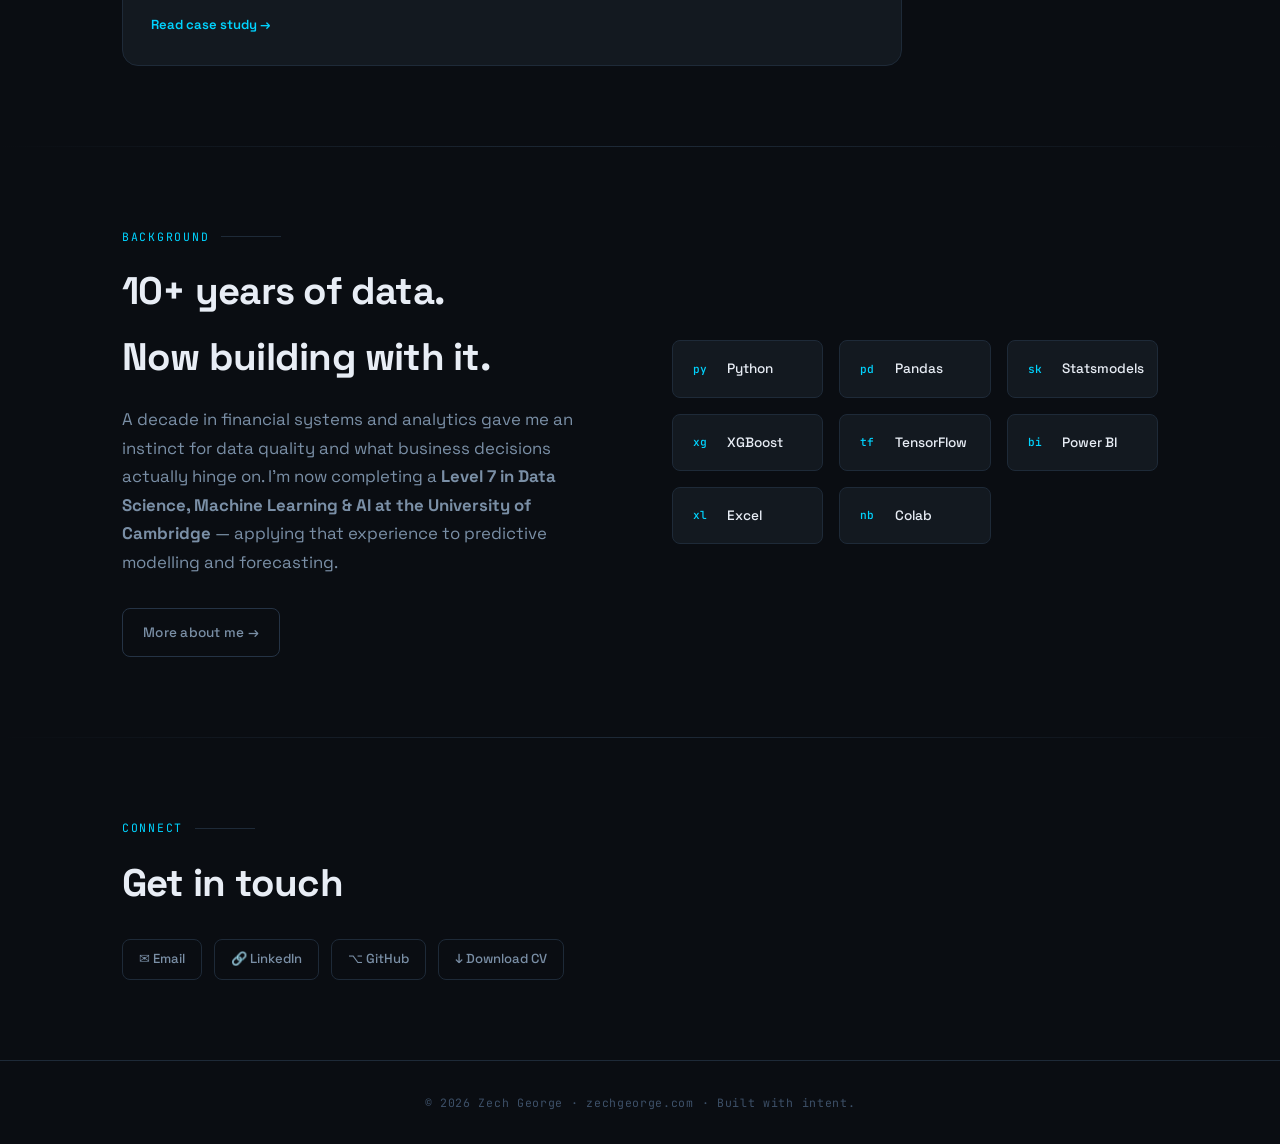
==== commit c6c77502: "Update index.html" ====
--- a/index.html
+++ b/index.html
@@ -29,8 +29,8 @@
   </nav>
 
   <!-- Hero -->
-  <div style="max-width:1100px;margin:0 auto;padding:0 2rem;position:relative;z-index:1;">
-    <section class="hero" style="padding-left:0;padding-right:0;">
+  <div class="page-wrap">
+    <section class="hero">
 
       <div class="hero-eyebrow">Data Scientist · Cambridge Level 7</div>
 
@@ -65,7 +65,7 @@
   <div class="divider"></div>
 
   <!-- Featured Project -->
-  <div class="page-wrap" style="position:relative;z-index:1;">
+  <div class="page-wrap">
     <section>
       <div class="section-label">Featured Work</div>
       <h2 class="section-title">Case Study</h2>
@@ -132,16 +132,16 @@
   <div class="divider"></div>
 
   <!-- Quick bio strip -->
-  <div class="page-wrap" style="position:relative;z-index:1;">
-    <section style="padding:4rem 0;">
+  <div class="page-wrap">
+    <section>
       <div style="display:grid;grid-template-columns:1fr 1fr;gap:4rem;align-items:center;">
         <div>
           <div class="section-label">Background</div>
-          <h2 class="section-title" style="margin-bottom:1.25rem;">10+ years of data.<br>Now building with it.</h2>
-          <p style="color:var(--text-secondary);margin-bottom:1rem;line-height:1.75;">
-            A decade in financial systems and analytics gave me an instinct for data quality and what business decisions actually hinge on. I'm now completing a <strong style="color:var(--text-primary);">Level 7 in Data Science, Machine Learning & AI at the University of Cambridge</strong> — applying that experience to predictive modelling and forecasting.
+          <h2 class="section-title">10+ years of data.<br>Now building with it.</h2>
+          <p class="detail-sub">
+            A decade in financial systems and analytics gave me an instinct for data quality and what business decisions actually hinge on. I'm now completing a <strong>Level 7 in Data Science, Machine Learning & AI at the University of Cambridge</strong> — applying that experience to predictive modelling and forecasting.
           </p>
-          <a href="about.html" class="btn-ghost" style="margin-top:0.5rem;">More about me →</a>
+          <a href="about.html" class="btn-ghost">More about me →</a>
         </div>
         <div>
           <div class="tools-grid">
@@ -162,8 +162,8 @@
   <div class="divider"></div>
 
   <!-- Connect -->
-  <div class="page-wrap" style="position:relative;z-index:1;">
-    <section style="padding:4rem 0;">
+  <div class="page-wrap">
+    <section>
       <div class="section-label">Connect</div>
       <h2 class="section-title" style="margin-bottom:1.5rem;">Get in touch</h2>
       <div class="social-row">
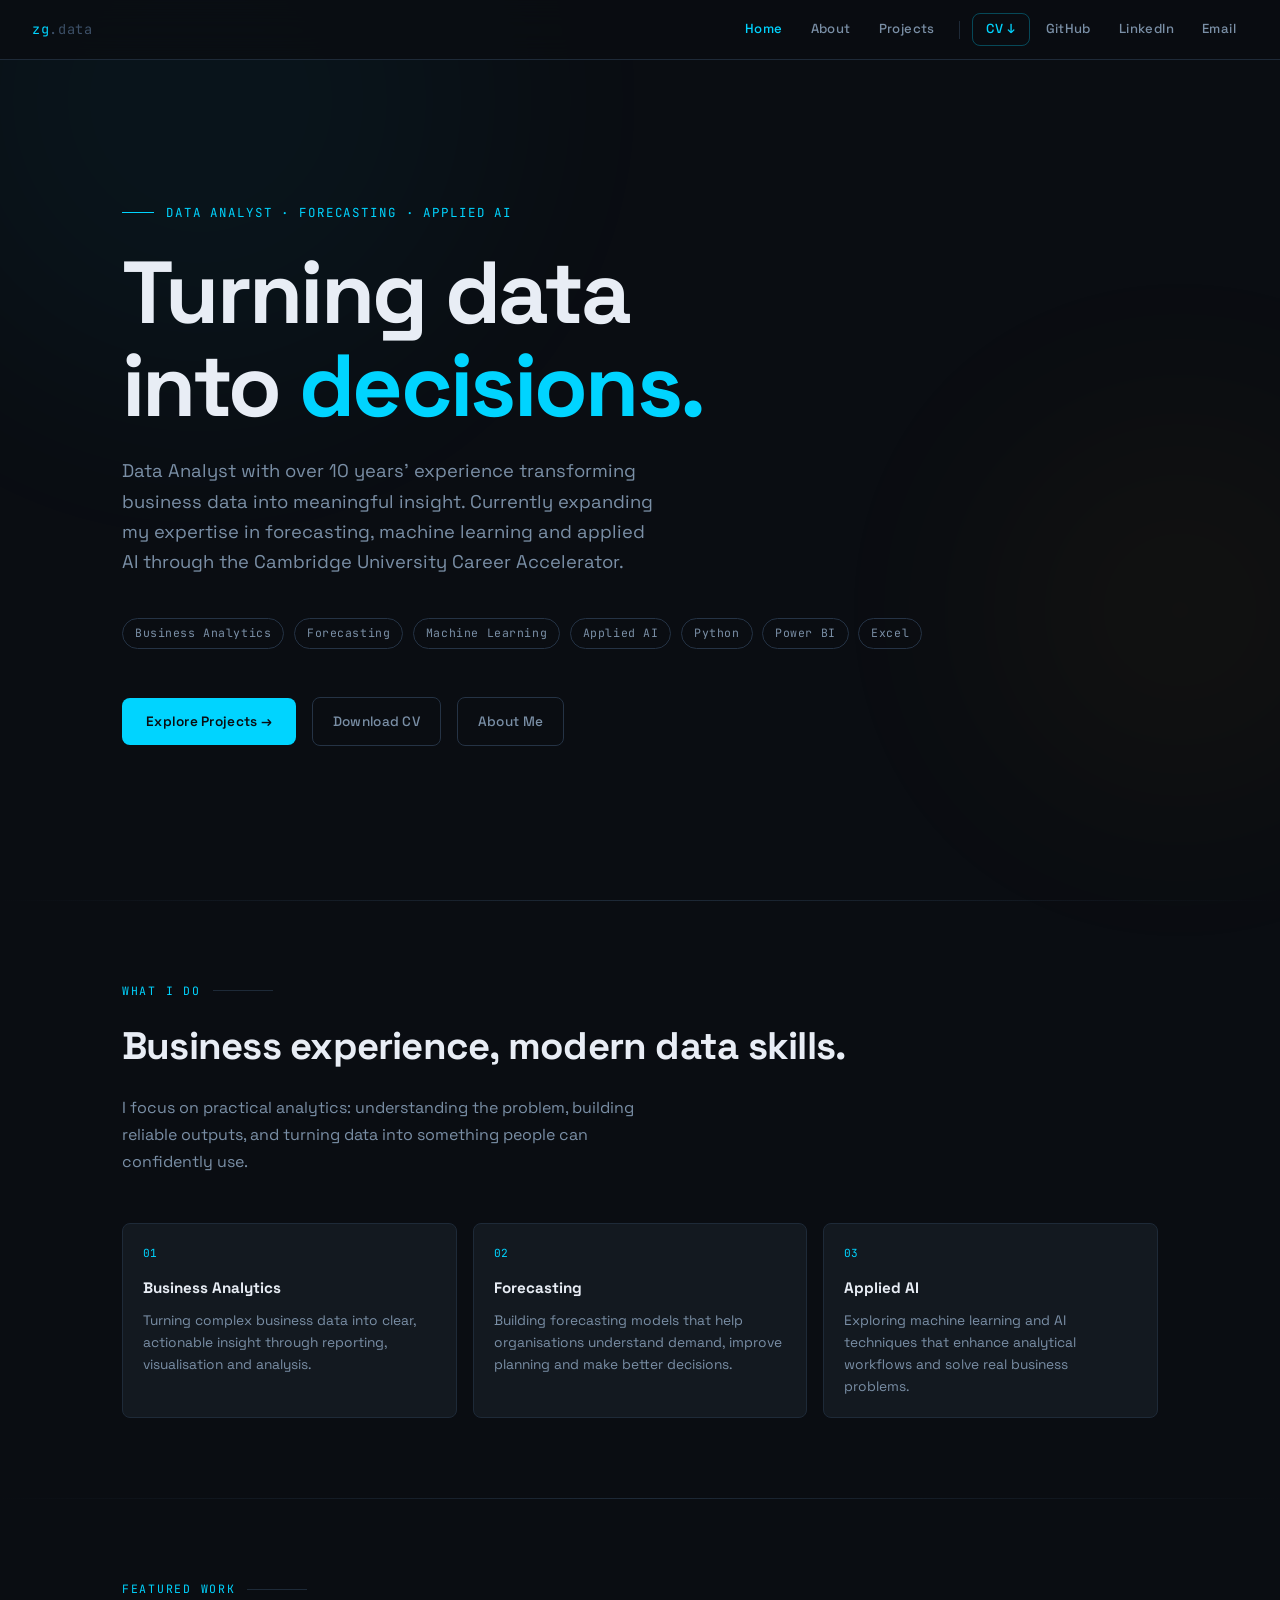
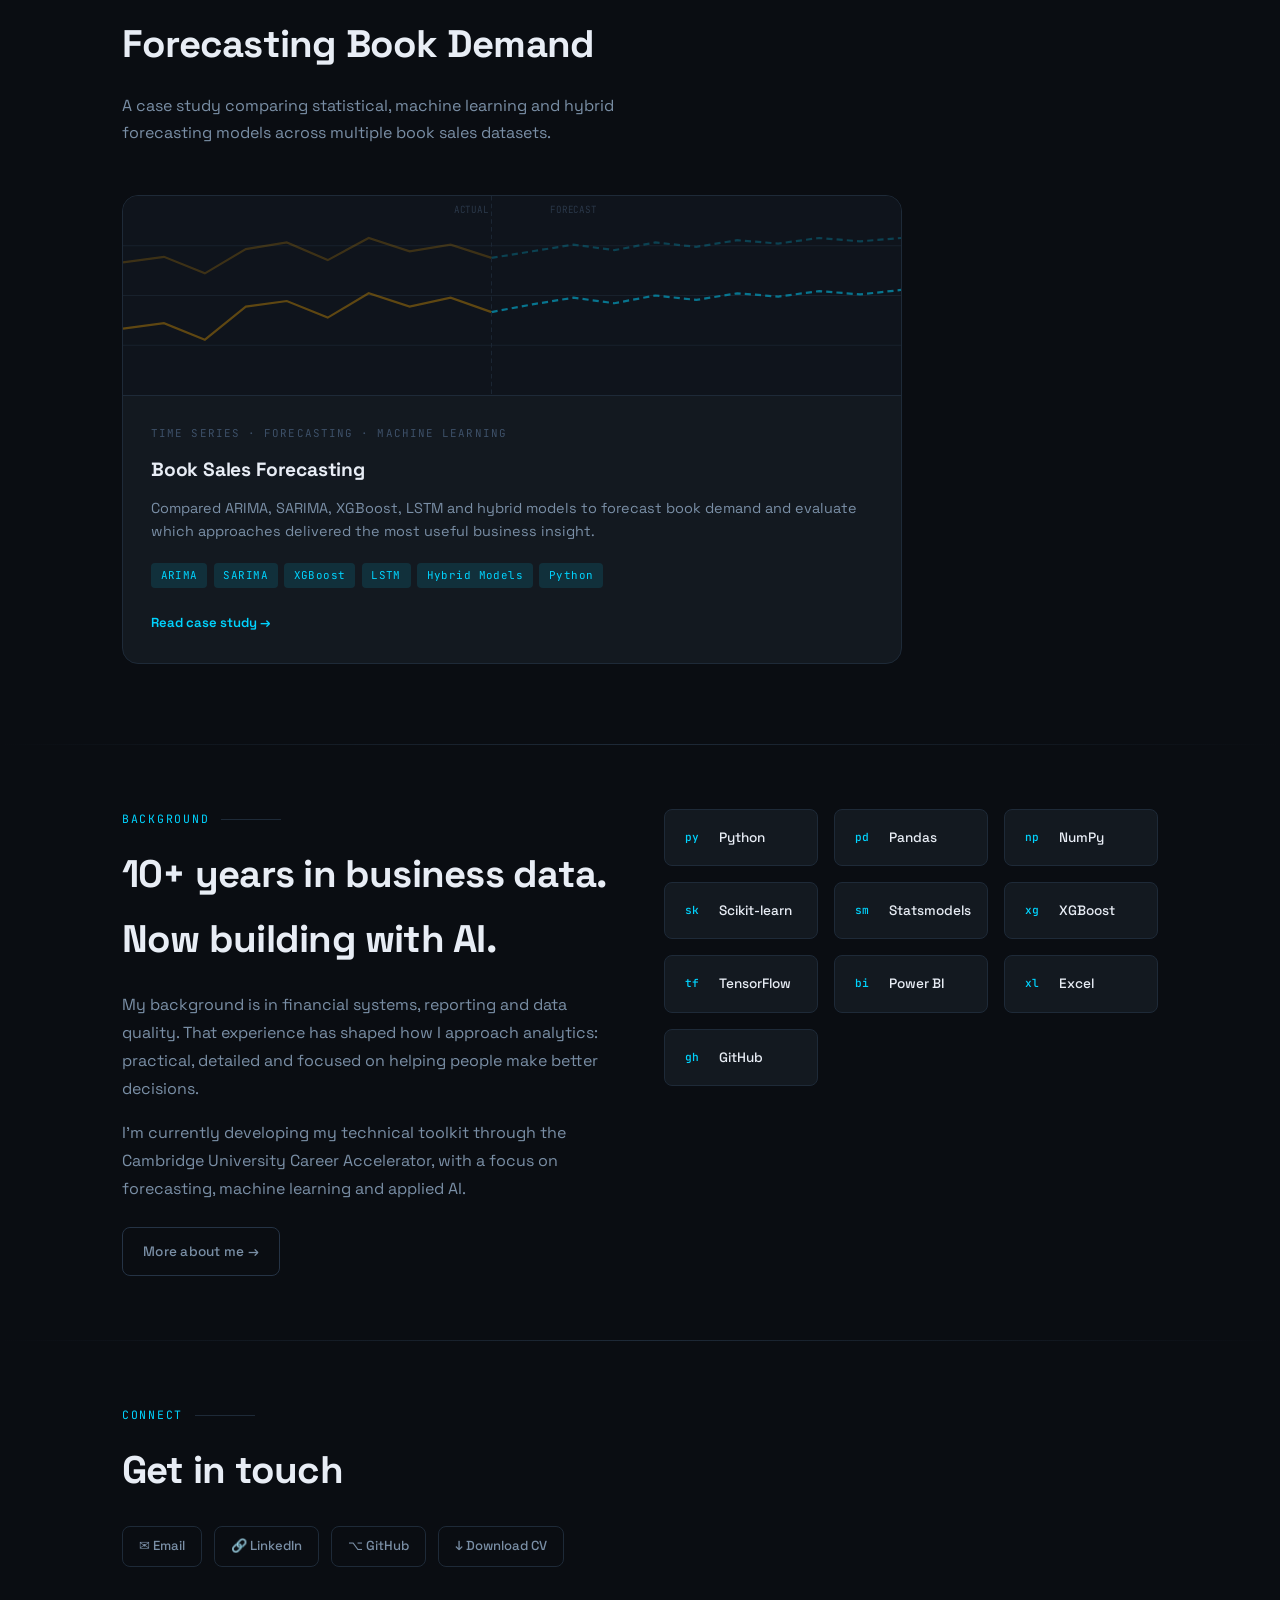
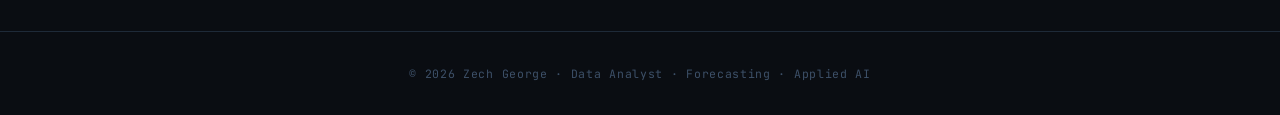
==== commit f4e9e98a: "Change title and description to Data Analyst Updated title and description to reflect a change in ro" ====
--- a/index.html
+++ b/index.html
@@ -3,17 +3,16 @@
 <head>
   <meta charset="UTF-8">
   <meta name="viewport" content="width=device-width, initial-scale=1.0">
-  <title>Zech George | Data Scientist</title>
-  <meta name="description" content="Data Scientist specialising in forecasting, machine learning, and AI — University of Cambridge.">
+  <title>Zech George | Data Analyst</title>
+  <meta name="description" content="Data Analyst with 10+ years' experience in business data, reporting, forecasting, machine learning and applied AI.">
+  <link rel="icon" type="image/png" href="favicon.png">
   <link rel="stylesheet" href="style.css">
 </head>
 <body>
 
-  <!-- Background glow -->
   <div class="bg-glow bg-glow-1"></div>
   <div class="bg-glow bg-glow-2"></div>
 
-  <!-- Nav -->
   <nav class="top-nav">
     <a href="index.html" class="nav-logo">zg<span>.data</span></a>
     <div class="nav-links">
@@ -28,100 +27,136 @@
     </div>
   </nav>
 
-  <!-- Hero -->
-  <div class="page-wrap">
-    <section class="hero">
-
-      <div class="hero-eyebrow">Data Scientist · Cambridge Level 7</div>
+  <div style="max-width:1100px;margin:0 auto;padding:0 2rem;position:relative;z-index:1;">
+    <section class="hero" style="padding-left:0;padding-right:0;">
+
+      <div class="hero-eyebrow">Data Analyst · Forecasting · Applied AI</div>
 
       <h1>
-        Turning data<br>into <span class="accent">action.</span>
+        Turning data<br>into <span class="accent">decisions.</span>
       </h1>
 
       <p class="hero-sub">
-        I build forecasting models, ML pipelines, and data-driven tools that translate complex datasets into decisions businesses can act on.
+        Data Analyst with over 10 years' experience transforming business data into meaningful insight.
+        Currently expanding my expertise in forecasting, machine learning and applied AI through the
+        Cambridge University Career Accelerator.
       </p>
 
       <div class="hero-tags">
-        <span class="tag">Time Series</span>
+        <span class="tag">Business Analytics</span>
         <span class="tag">Forecasting</span>
         <span class="tag">Machine Learning</span>
-        <span class="tag">ARIMA · SARIMA</span>
-        <span class="tag">XGBoost</span>
-        <span class="tag">LSTM</span>
+        <span class="tag">Applied AI</span>
         <span class="tag">Python</span>
         <span class="tag">Power BI</span>
+        <span class="tag">Excel</span>
       </div>
 
       <div class="hero-actions">
-        <a href="projects.html" class="btn-primary">View Case Study →</a>
+        <a href="projects.html" class="btn-primary">Explore Projects →</a>
+        <a href="Zech_George_CV.pdf" download class="btn-ghost">Download CV</a>
         <a href="about.html" class="btn-ghost">About Me</a>
-        <a href="Zech_George_CV.pdf" download class="btn-ghost">Download CV</a>
-      </div>
-
-    </section>
-  </div>
-
-  <div class="divider"></div>
-
-  <!-- Featured Project -->
-  <div class="page-wrap">
+      </div>
+
+    </section>
+  </div>
+
+  <div class="divider"></div>
+
+  <div class="page-wrap" style="position:relative;z-index:1;">
+    <section>
+      <div class="section-label">What I Do</div>
+      <h2 class="section-title">Business experience, modern data skills.</h2>
+      <p class="section-desc">
+        I focus on practical analytics: understanding the problem, building reliable outputs,
+        and turning data into something people can confidently use.
+      </p>
+
+      <div class="insight-grid">
+        <div class="insight-card">
+          <span class="insight-number">01</span>
+          <h3>Business Analytics</h3>
+          <p>
+            Turning complex business data into clear, actionable insight through reporting,
+            visualisation and analysis.
+          </p>
+        </div>
+
+        <div class="insight-card">
+          <span class="insight-number">02</span>
+          <h3>Forecasting</h3>
+          <p>
+            Building forecasting models that help organisations understand demand,
+            improve planning and make better decisions.
+          </p>
+        </div>
+
+        <div class="insight-card">
+          <span class="insight-number">03</span>
+          <h3>Applied AI</h3>
+          <p>
+            Exploring machine learning and AI techniques that enhance analytical workflows
+            and solve real business problems.
+          </p>
+        </div>
+      </div>
+    </section>
+  </div>
+
+  <div class="divider"></div>
+
+  <div class="page-wrap" style="position:relative;z-index:1;">
     <section>
       <div class="section-label">Featured Work</div>
-      <h2 class="section-title">Case Study</h2>
-      <p class="section-desc">End-to-end forecasting analysis using classical and ML approaches to model real-world book sales demand.</p>
+      <h2 class="section-title">Forecasting Book Demand</h2>
+      <p class="section-desc">
+        A case study comparing statistical, machine learning and hybrid forecasting models
+        across multiple book sales datasets.
+      </p>
 
       <a href="projects.html" class="project-card" style="max-width:780px;">
         <div class="card-vis">
-          <!-- Inline SVG sparkline visualisation -->
           <svg viewBox="0 0 760 180" xmlns="http://www.w3.org/2000/svg" width="100%" height="100%" preserveAspectRatio="none">
-            <!-- Grid lines -->
             <line x1="0" y1="45"  x2="760" y2="45"  stroke="#1e2a38" stroke-width="1"/>
             <line x1="0" y1="90"  x2="760" y2="90"  stroke="#1e2a38" stroke-width="1"/>
             <line x1="0" y1="135" x2="760" y2="135" stroke="#1e2a38" stroke-width="1"/>
 
-            <!-- Alchemist — actual (amber) -->
             <polyline
               points="0,120 40,115 80,130 120,100 160,95 200,110 240,88 280,100 320,92 360,105"
               fill="none" stroke="#f0a500" stroke-width="2" opacity="0.6"/>
 
-            <!-- Alchemist — forecast (cyan, dashed) -->
             <polyline
               points="360,105 400,98 440,92 480,97 520,90 560,94 600,88 640,91 680,86 720,89 760,85"
               fill="none" stroke="#00d4ff" stroke-width="2" stroke-dasharray="6 4" opacity="0.85"/>
 
-            <!-- Caterpillar — actual (amber lighter) -->
             <polyline
               points="0,60 40,55 80,70 120,48 160,42 200,58 240,38 280,50 320,44 360,56"
               fill="none" stroke="#f0a500" stroke-width="2" opacity="0.35"/>
 
-            <!-- Caterpillar — forecast (cyan dimmer) -->
             <polyline
               points="360,56 400,50 440,44 480,49 520,42 560,46 600,40 640,43 680,38 720,41 760,38"
               fill="none" stroke="#00d4ff" stroke-width="2" stroke-dasharray="6 4" opacity="0.4"/>
 
-            <!-- Forecast boundary line -->
             <line x1="360" y1="0" x2="360" y2="180" stroke="#253345" stroke-width="1" stroke-dasharray="4 3"/>
-
-            <!-- Labels -->
             <text x="340" y="15" text-anchor="middle" fill="#3d5068" font-size="9" font-family="'JetBrains Mono',monospace">ACTUAL</text>
             <text x="440" y="15" text-anchor="middle" fill="#3d5068" font-size="9" font-family="'JetBrains Mono',monospace">FORECAST</text>
           </svg>
         </div>
 
         <div class="card-body">
-          <div class="card-meta">Time Series · Forecasting · 2025</div>
+          <div class="card-meta">Time Series · Forecasting · Machine Learning</div>
           <h3 class="card-title">Book Sales Forecasting</h3>
           <p class="card-desc">
-            Demand forecasting for <em>The Alchemist</em> and <em>The Very Hungry Caterpillar</em> using SARIMA, XGBoost, LSTM, and hybrid model architectures. Evaluated across MAPE, MAE, and RMSE with residual diagnostics.
+            Compared ARIMA, SARIMA, XGBoost, LSTM and hybrid models to forecast book demand
+            and evaluate which approaches delivered the most useful business insight.
           </p>
           <div class="card-chips">
+            <span class="chip">ARIMA</span>
             <span class="chip">SARIMA</span>
             <span class="chip">XGBoost</span>
             <span class="chip">LSTM</span>
             <span class="chip">Hybrid Models</span>
             <span class="chip">Python</span>
-            <span class="chip">Statsmodels</span>
           </div>
           <span class="card-link">Read case study →</span>
         </div>
@@ -131,28 +166,35 @@
 
   <div class="divider"></div>
 
-  <!-- Quick bio strip -->
-  <div class="page-wrap">
-    <section>
-      <div style="display:grid;grid-template-columns:1fr 1fr;gap:4rem;align-items:center;">
+  <div class="page-wrap" style="position:relative;z-index:1;">
+    <section style="padding:4rem 0;">
+      <div class="about-grid">
         <div>
           <div class="section-label">Background</div>
-          <h2 class="section-title">10+ years of data.<br>Now building with it.</h2>
-          <p class="detail-sub">
-            A decade in financial systems and analytics gave me an instinct for data quality and what business decisions actually hinge on. I'm now completing a <strong>Level 7 in Data Science, Machine Learning & AI at the University of Cambridge</strong> — applying that experience to predictive modelling and forecasting.
+          <h2 class="section-title" style="margin-bottom:1.25rem;">10+ years in business data.<br>Now building with AI.</h2>
+          <p style="color:var(--text-secondary);margin-bottom:1rem;line-height:1.75;">
+            My background is in financial systems, reporting and data quality. That experience has shaped
+            how I approach analytics: practical, detailed and focused on helping people make better decisions.
+          </p>
+          <p style="color:var(--text-secondary);margin-bottom:1.5rem;line-height:1.75;">
+            I'm currently developing my technical toolkit through the Cambridge University Career Accelerator,
+            with a focus on forecasting, machine learning and applied AI.
           </p>
           <a href="about.html" class="btn-ghost">More about me →</a>
         </div>
+
         <div>
           <div class="tools-grid">
             <div class="tool-item"><span class="tool-icon">py</span> Python</div>
             <div class="tool-item"><span class="tool-icon">pd</span> Pandas</div>
-            <div class="tool-item"><span class="tool-icon">sk</span> Statsmodels</div>
+            <div class="tool-item"><span class="tool-icon">np</span> NumPy</div>
+            <div class="tool-item"><span class="tool-icon">sk</span> Scikit-learn</div>
+            <div class="tool-item"><span class="tool-icon">sm</span> Statsmodels</div>
             <div class="tool-item"><span class="tool-icon">xg</span> XGBoost</div>
             <div class="tool-item"><span class="tool-icon">tf</span> TensorFlow</div>
             <div class="tool-item"><span class="tool-icon">bi</span> Power BI</div>
             <div class="tool-item"><span class="tool-icon">xl</span> Excel</div>
-            <div class="tool-item"><span class="tool-icon">nb</span> Colab</div>
+            <div class="tool-item"><span class="tool-icon">gh</span> GitHub</div>
           </div>
         </div>
       </div>
@@ -161,9 +203,8 @@
 
   <div class="divider"></div>
 
-  <!-- Connect -->
-  <div class="page-wrap">
-    <section>
+  <div class="page-wrap" style="position:relative;z-index:1;">
+    <section style="padding:4rem 0;">
       <div class="section-label">Connect</div>
       <h2 class="section-title" style="margin-bottom:1.5rem;">Get in touch</h2>
       <div class="social-row">
@@ -176,7 +217,7 @@
   </div>
 
   <footer>
-    <p>© 2026 <a href="index.html">Zech George</a> · zechgeorge.com · Built with intent.</p>
+    <p>© 2026 <a href="index.html">Zech George</a> · Data Analyst · Forecasting · Applied AI</p>
   </footer>
 
 </body>
--- a/style.css
+++ b/style.css
@@ -685,3 +685,123 @@
     display: none;
   }
 }
+
+/* ── Case study chart/image blocks ───────────────────────── */
+.case-hero-visual {
+  padding: 0 0 5rem;
+}
+
+.chart-card {
+  background: var(--bg-card);
+  border: 1px solid var(--border);
+  border-radius: var(--radius-lg);
+  overflow: hidden;
+  box-shadow: 0 16px 48px rgba(0,0,0,0.22);
+}
+
+.chart-card-header {
+  display: flex;
+  justify-content: space-between;
+  gap: 1.5rem;
+  align-items: flex-start;
+  padding: 1.35rem 1.5rem;
+  border-bottom: 1px solid var(--border);
+  background: var(--bg-elevated);
+}
+
+.chart-card-header h2 {
+  font-size: 1rem;
+  line-height: 1.3;
+  margin-top: 0.25rem;
+  letter-spacing: -0.01em;
+}
+
+.chart-badge {
+  font-family: var(--font-mono);
+  font-size: 0.68rem;
+  color: var(--cyan);
+  border: 1px solid rgba(0,212,255,0.28);
+  background: var(--cyan-dim);
+  border-radius: 999px;
+  padding: 0.35rem 0.7rem;
+  white-space: nowrap;
+}
+
+.chart-card img {
+  display: block;
+  width: 100%;
+  height: auto;
+  background: #ffffff;
+}
+
+.insight-grid {
+  display: grid;
+  grid-template-columns: repeat(3, 1fr);
+  gap: 1rem;
+  margin-top: 1.5rem;
+}
+
+.insight-card {
+  background: var(--bg-card);
+  border: 1px solid var(--border);
+  border-radius: var(--radius);
+  padding: 1.25rem;
+}
+
+.insight-number {
+  font-family: var(--font-mono);
+  font-size: 0.7rem;
+  color: var(--cyan);
+  display: block;
+  margin-bottom: 0.75rem;
+}
+
+.insight-card h3 {
+  font-size: 0.95rem;
+  margin-bottom: 0.5rem;
+}
+
+.insight-card p {
+  color: var(--text-secondary);
+  font-size: 0.86rem;
+  line-height: 1.6;
+}
+
+.case-split {
+  display: grid;
+  grid-template-columns: 0.8fr 1.2fr;
+  gap: 2rem;
+  align-items: center;
+}
+
+.compact-stats {
+  grid-template-columns: repeat(2, 1fr);
+  margin-top: 1.5rem;
+}
+
+/* ── Better table handling on small screens ──────────────── */
+.model-comparison {
+  overflow-x: auto;
+}
+
+/* ── Responsive case study additions ─────────────────────── */
+@media (max-width: 850px) {
+  .case-split,
+  .insight-grid {
+    grid-template-columns: 1fr;
+  }
+
+  .chart-card-header {
+    flex-direction: column;
+  }
+}
+
+@media (max-width: 520px) {
+  .compact-stats {
+    grid-template-columns: 1fr;
+  }
+
+  .chart-badge {
+    white-space: normal;
+  }
+}
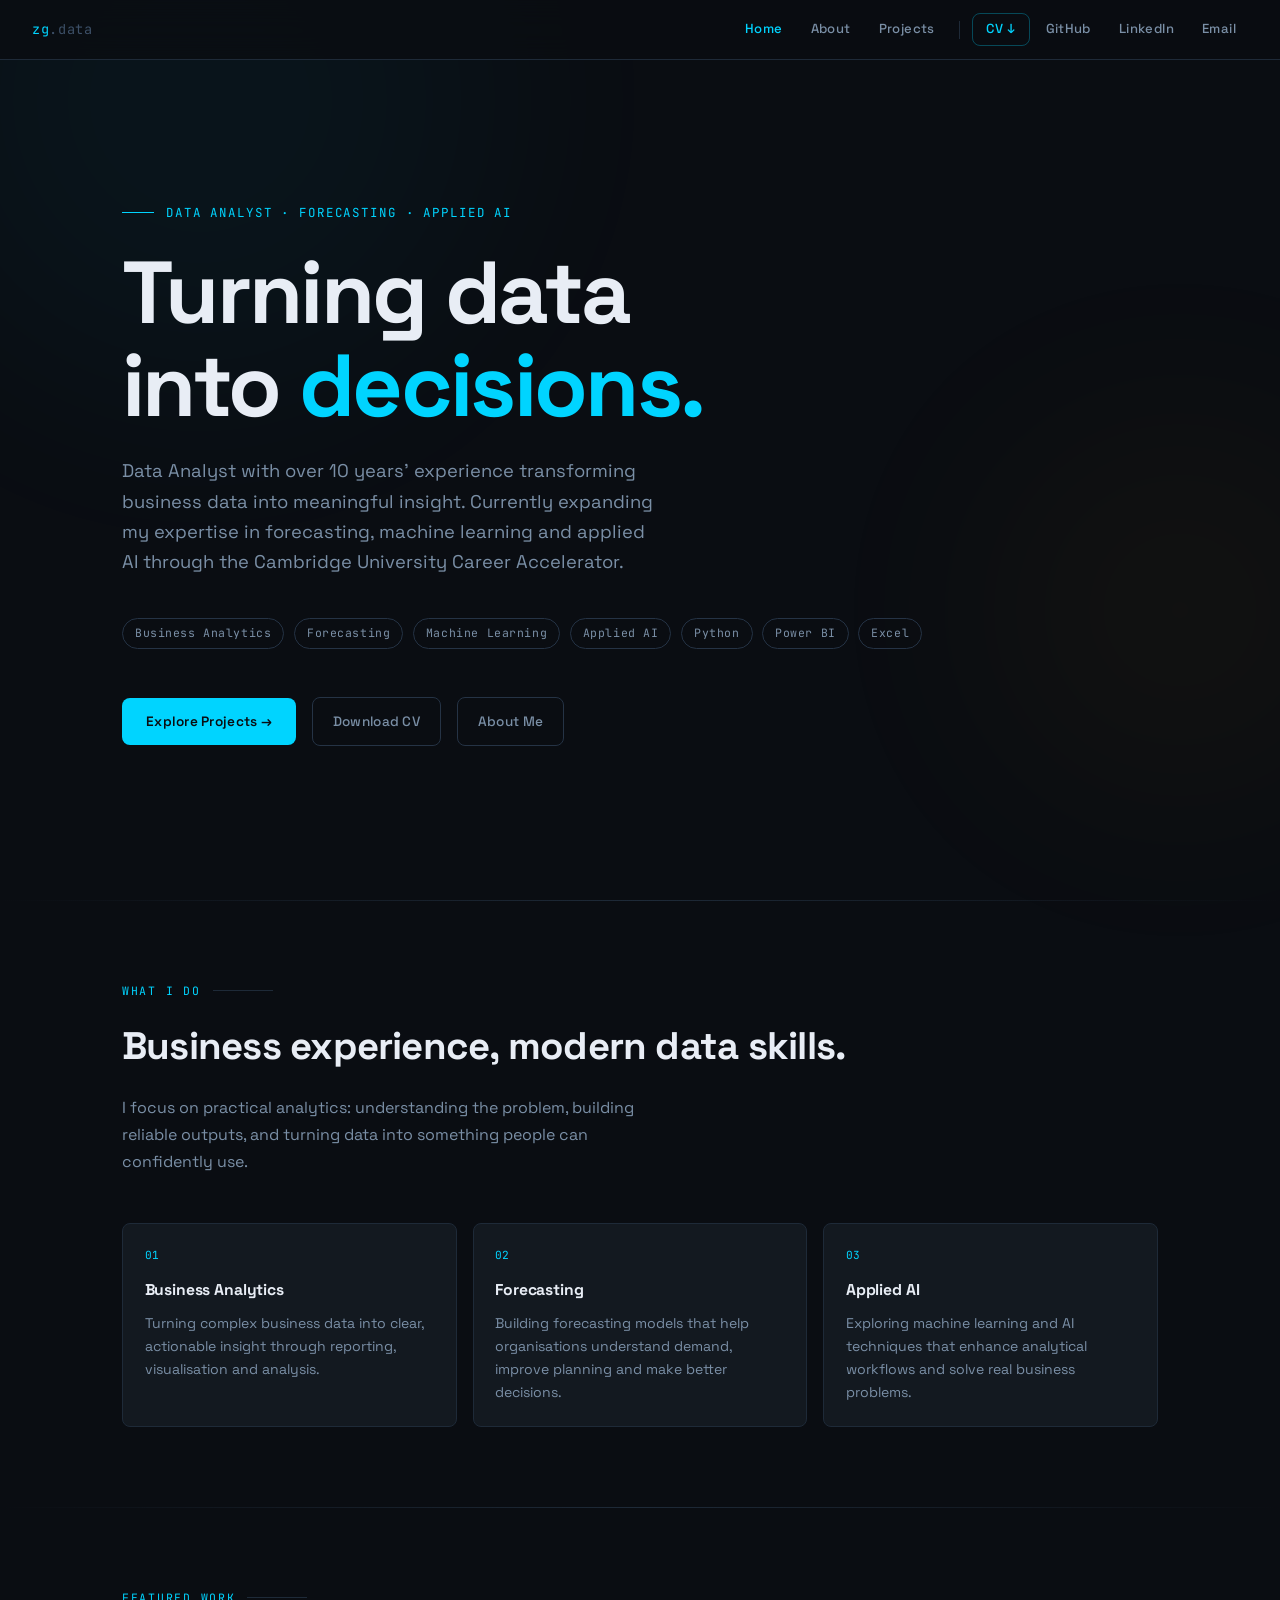
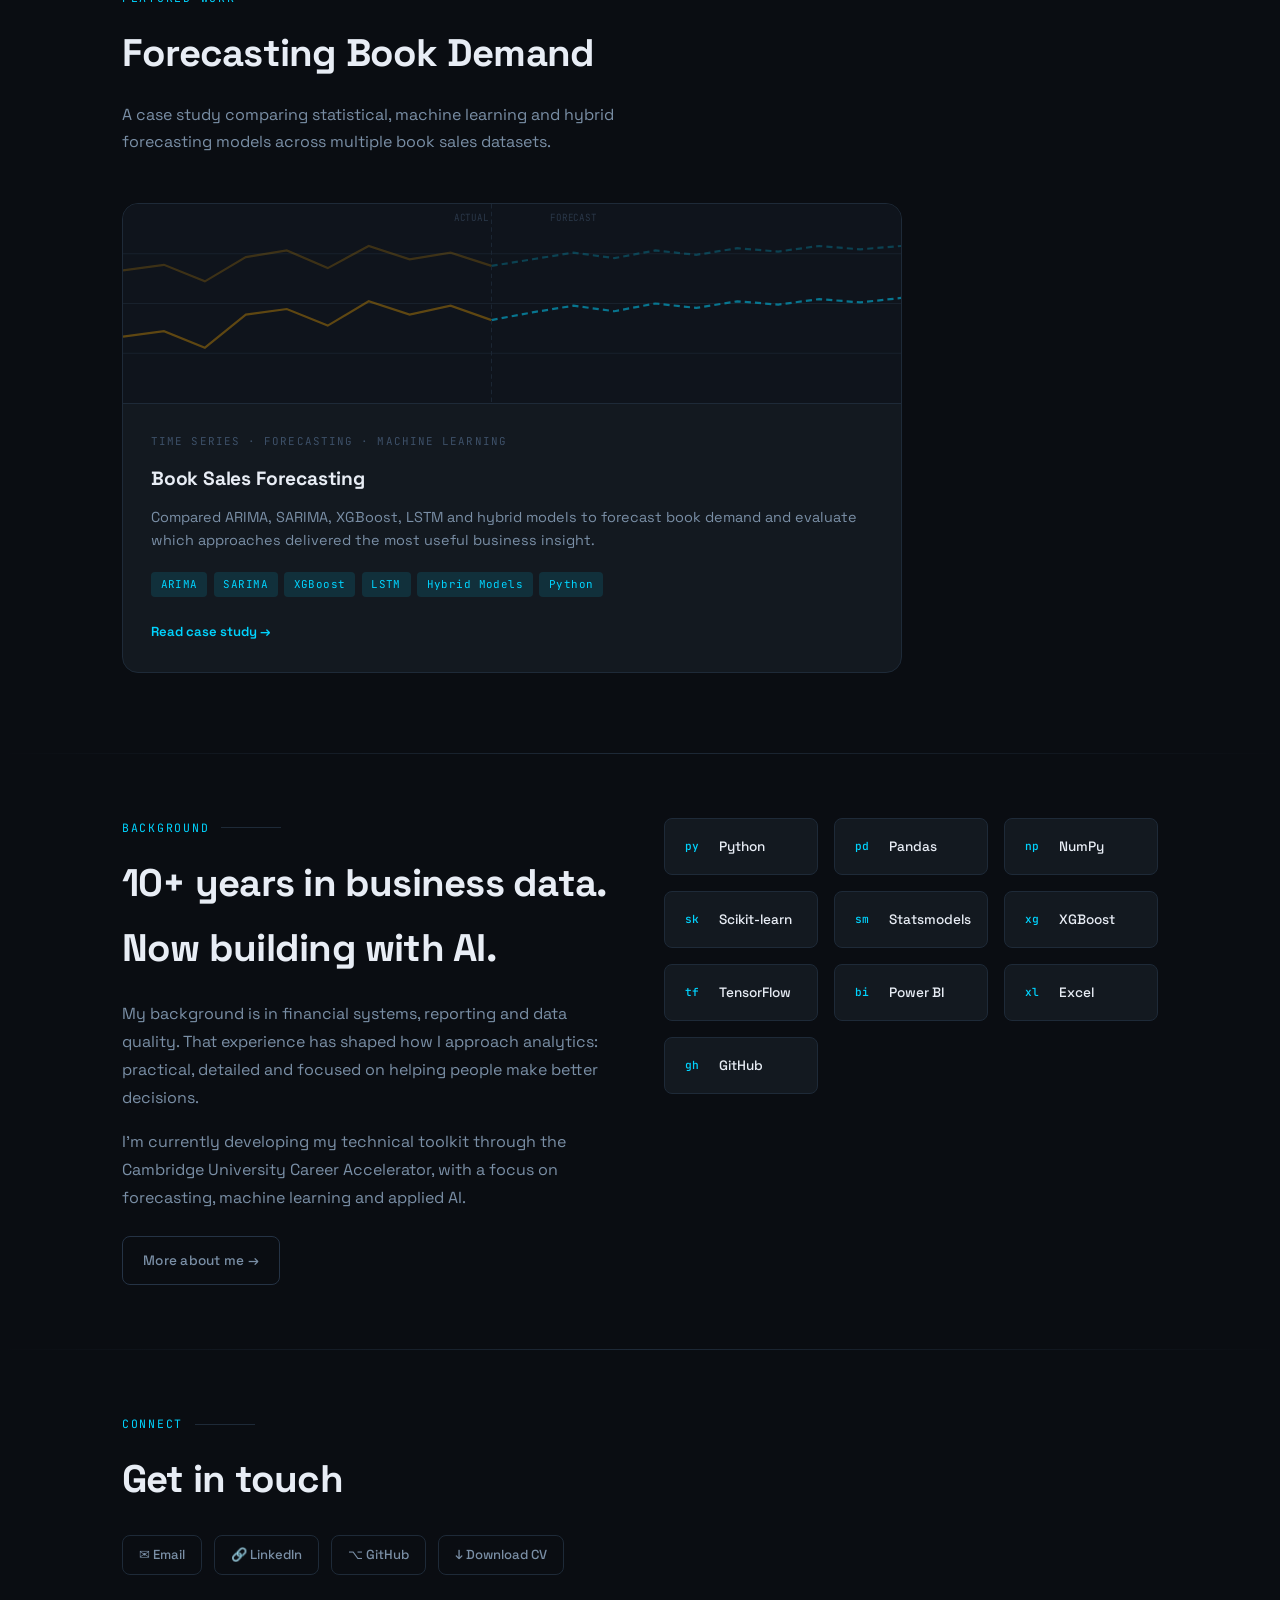
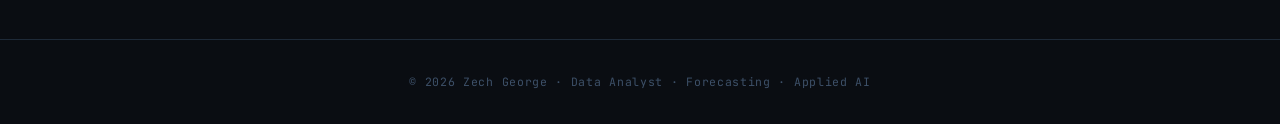
==== commit 4075fdb7: "Update index.html" ====
--- a/index.html
+++ b/index.html
@@ -21,7 +21,7 @@
       <a href="projects.html">Projects</a>
       <div class="nav-divider"></div>
       <a href="Zech_George_CV.pdf" download class="nav-cta">CV ↓</a>
-      <a href="https://github.com/zechvincent-lab" target="_blank">GitHub</a>
+      <a href="https://github.com/zechvincent-lab/Projects" target="_blank">GitHub</a>
       <a href="https://www.linkedin.com/in/zech-george/" target="_blank">LinkedIn</a>
       <a href="mailto:zech.vincent@gmail.com">Email</a>
     </div>
--- a/style.css
+++ b/style.css
@@ -686,6 +686,10 @@
   }
 }
 
+/* ============================================================
+   FINAL POLISH — CASE STUDY, HOMEPAGE CARDS & RESPONSIVE FIXES
+   ============================================================ */
+
 /* ── Case study chart/image blocks ───────────────────────── */
 .case-hero-visual {
   padding: 0 0 5rem;
@@ -697,6 +701,13 @@
   border-radius: var(--radius-lg);
   overflow: hidden;
   box-shadow: 0 16px 48px rgba(0,0,0,0.22);
+  transition: border-color var(--transition), transform var(--transition), box-shadow var(--transition);
+}
+
+.chart-card:hover {
+  border-color: var(--border-light);
+  transform: translateY(-2px);
+  box-shadow: 0 20px 56px rgba(0,0,0,0.32);
 }
 
 .chart-card-header {
@@ -734,6 +745,7 @@
   background: #ffffff;
 }
 
+/* ── Insight / approach cards ────────────────────────────── */
 .insight-grid {
   display: grid;
   grid-template-columns: repeat(3, 1fr);
@@ -745,7 +757,14 @@
   background: var(--bg-card);
   border: 1px solid var(--border);
   border-radius: var(--radius);
-  padding: 1.25rem;
+  padding: 1.35rem;
+  transition: border-color var(--transition), background var(--transition), transform var(--transition);
+}
+
+.insight-card:hover {
+  border-color: var(--border-light);
+  background: var(--bg-card-hover);
+  transform: translateY(-2px);
 }
 
 .insight-number {
@@ -757,16 +776,18 @@
 }
 
 .insight-card h3 {
-  font-size: 0.95rem;
+  font-size: 0.98rem;
   margin-bottom: 0.5rem;
+  letter-spacing: -0.01em;
 }
 
 .insight-card p {
   color: var(--text-secondary);
-  font-size: 0.86rem;
-  line-height: 1.6;
-}
-
+  font-size: 0.88rem;
+  line-height: 1.65;
+}
+
+/* ── Project/case study split layout ─────────────────────── */
 .case-split {
   display: grid;
   grid-template-columns: 0.8fr 1.2fr;
@@ -779,29 +800,128 @@
   margin-top: 1.5rem;
 }
 
-/* ── Better table handling on small screens ──────────────── */
+/* ── Better table handling ───────────────────────────────── */
 .model-comparison {
   overflow-x: auto;
 }
 
-/* ── Responsive case study additions ─────────────────────── */
-@media (max-width: 850px) {
+.model-comparison table {
+  min-width: 680px;
+}
+
+/* ── Link focus states for accessibility ─────────────────── */
+a:focus-visible,
+button:focus-visible {
+  outline: 2px solid var(--cyan);
+  outline-offset: 3px;
+}
+
+/* ── Footer polish ───────────────────────────────────────── */
+footer p {
+  margin: 0;
+}
+
+/* ── Responsive final polish ─────────────────────────────── */
+@media (max-width: 900px) {
+  .about-grid,
   .case-split,
   .insight-grid {
     grid-template-columns: 1fr;
   }
 
+  .section-desc,
+  .detail-sub,
+  .hero-sub {
+    max-width: 100%;
+  }
+}
+
+@media (max-width: 768px) {
+  .top-nav {
+    height: auto;
+    min-height: 60px;
+    padding: 0.75rem 1rem;
+    align-items: flex-start;
+    gap: 0.75rem;
+  }
+
+  .nav-links {
+    flex-wrap: wrap;
+    justify-content: flex-end;
+    row-gap: 0.35rem;
+  }
+
+  .nav-links a {
+    font-size: 0.78rem;
+    padding: 0.3rem 0.55rem;
+  }
+
+  .nav-divider {
+    display: none;
+  }
+
+  section {
+    padding: 4rem 0;
+  }
+
+  .hero {
+    min-height: auto;
+    padding-top: 8rem;
+  }
+
+  .hero h1 {
+    font-size: clamp(2.6rem, 12vw, 4rem);
+  }
+
+  .detail-header {
+    padding: 8rem 0 3rem;
+  }
+
   .chart-card-header {
     flex-direction: column;
   }
+
+  .detail-stat-row {
+    grid-template-columns: 1fr 1fr;
+  }
 }
 
 @media (max-width: 520px) {
-  .compact-stats {
+  .page-wrap {
+    padding: 0 1rem;
+  }
+
+  .hero-actions,
+  .social-row {
+    flex-direction: column;
+    align-items: stretch;
+  }
+
+  .btn-primary,
+  .btn-ghost,
+  .social-link {
+    justify-content: center;
+  }
+
+  .detail-stat-row,
+  .compact-stats,
+  .tools-grid {
     grid-template-columns: 1fr;
   }
 
   .chart-badge {
     white-space: normal;
   }
-}
+
+  .model-comparison {
+    margin-left: -1rem;
+    margin-right: -1rem;
+    border-radius: 0;
+  }
+}
+
+@media (max-width: 480px) {
+  .nav-links a:not(.nav-cta):not([href="index.html"]):not([href="about.html"]):not([href="projects.html"]) {
+    display: none;
+  }
+}
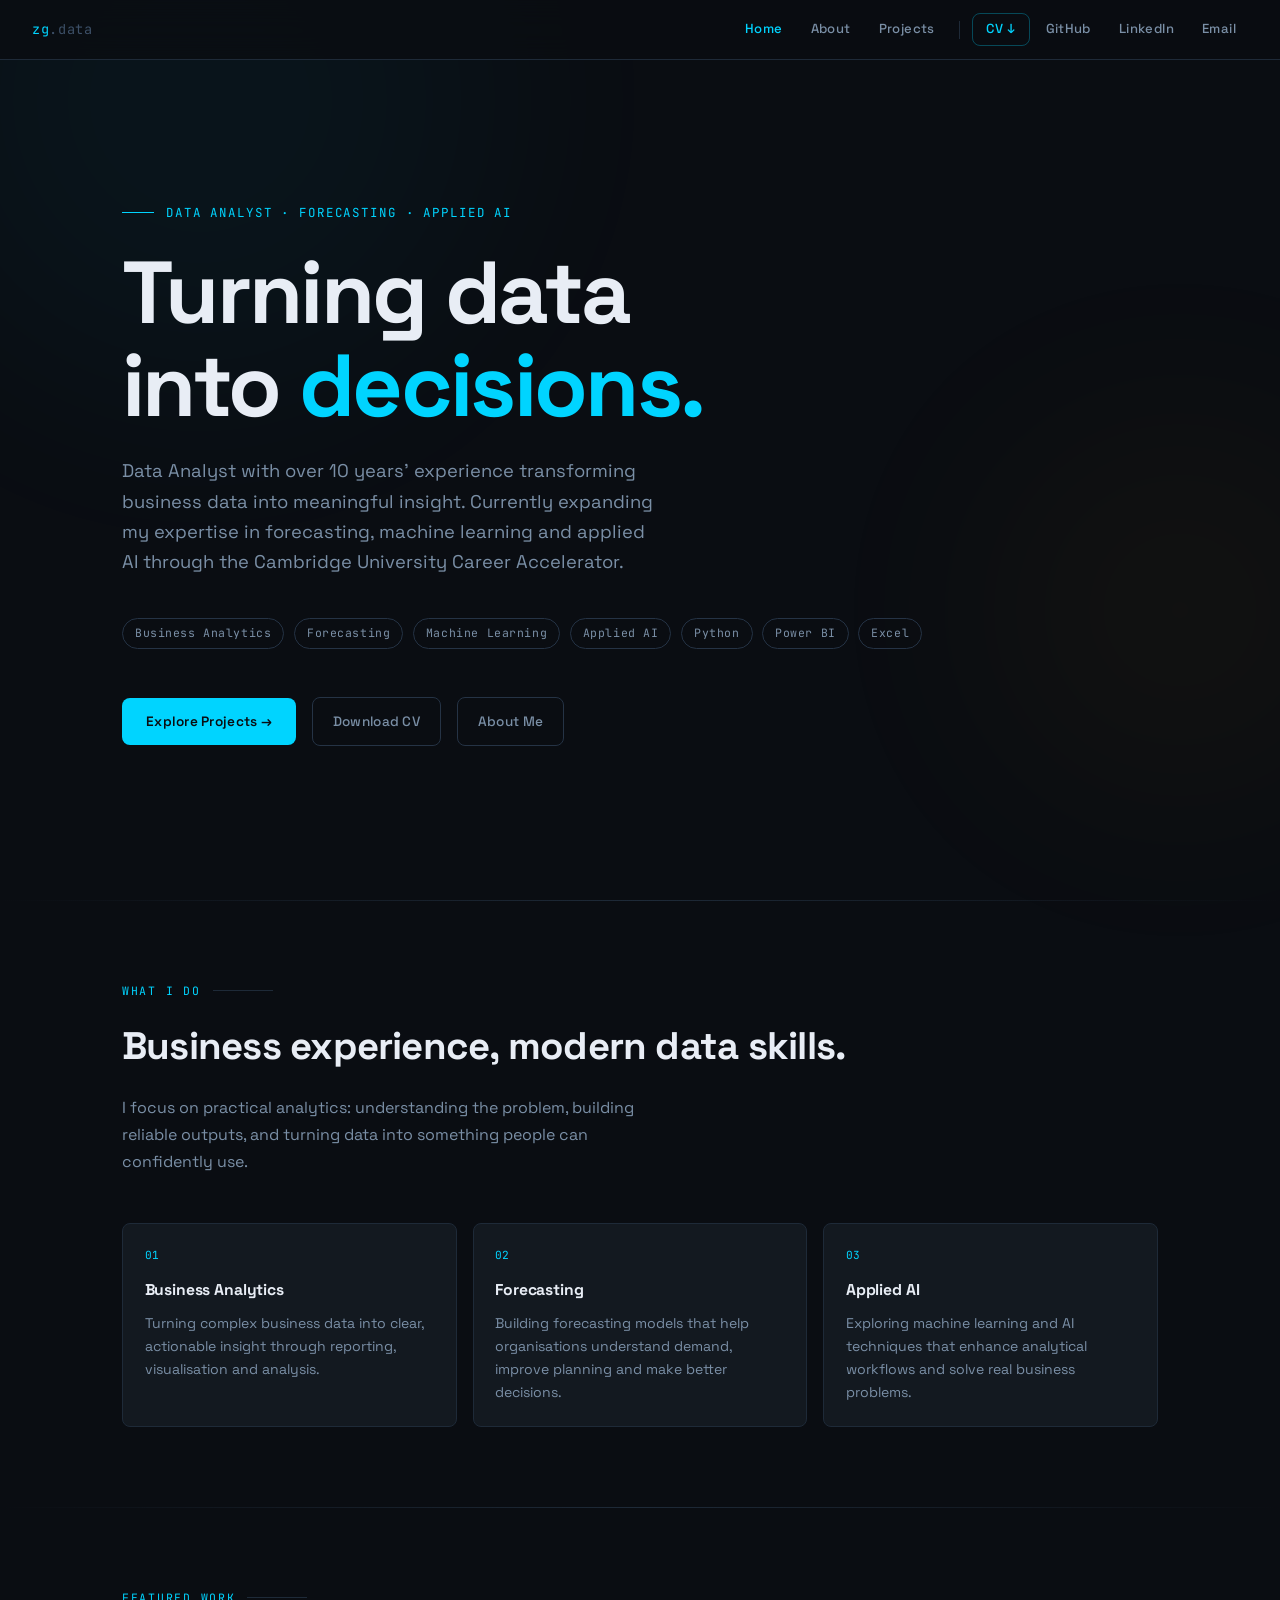
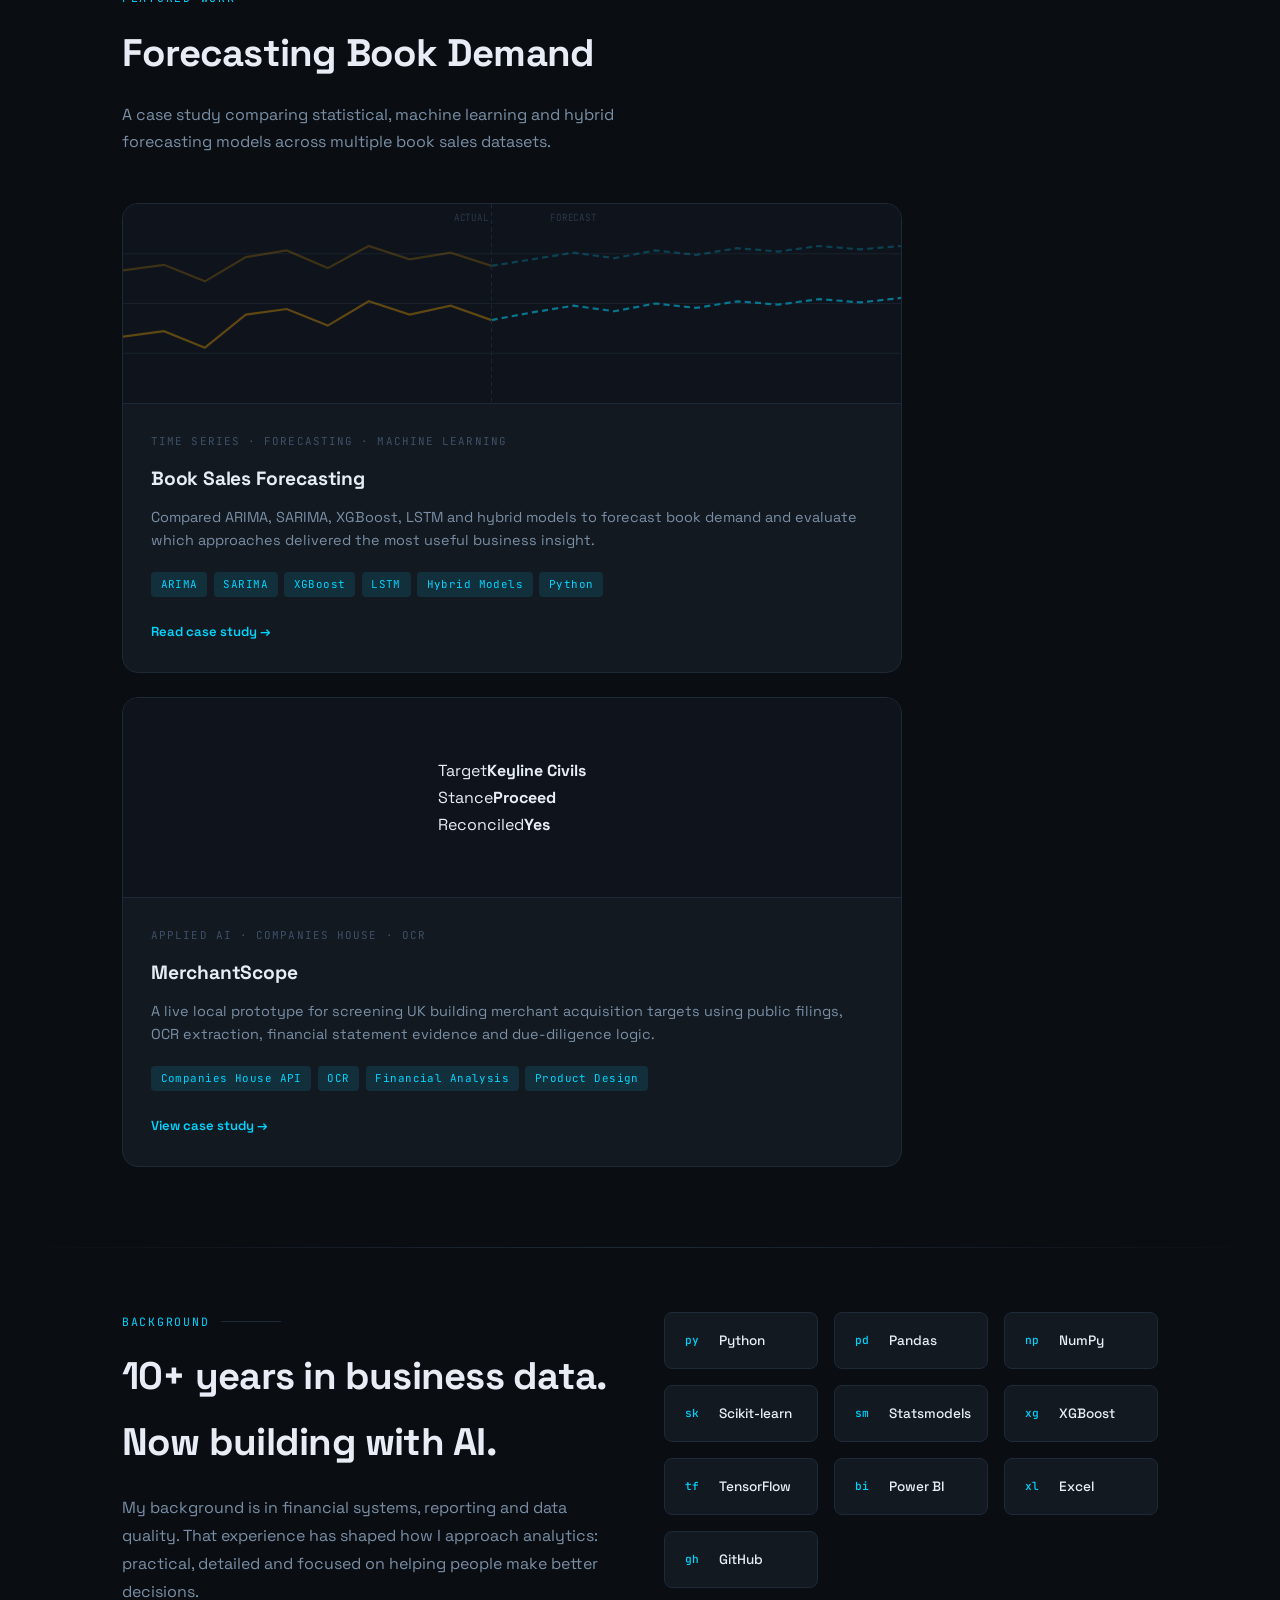
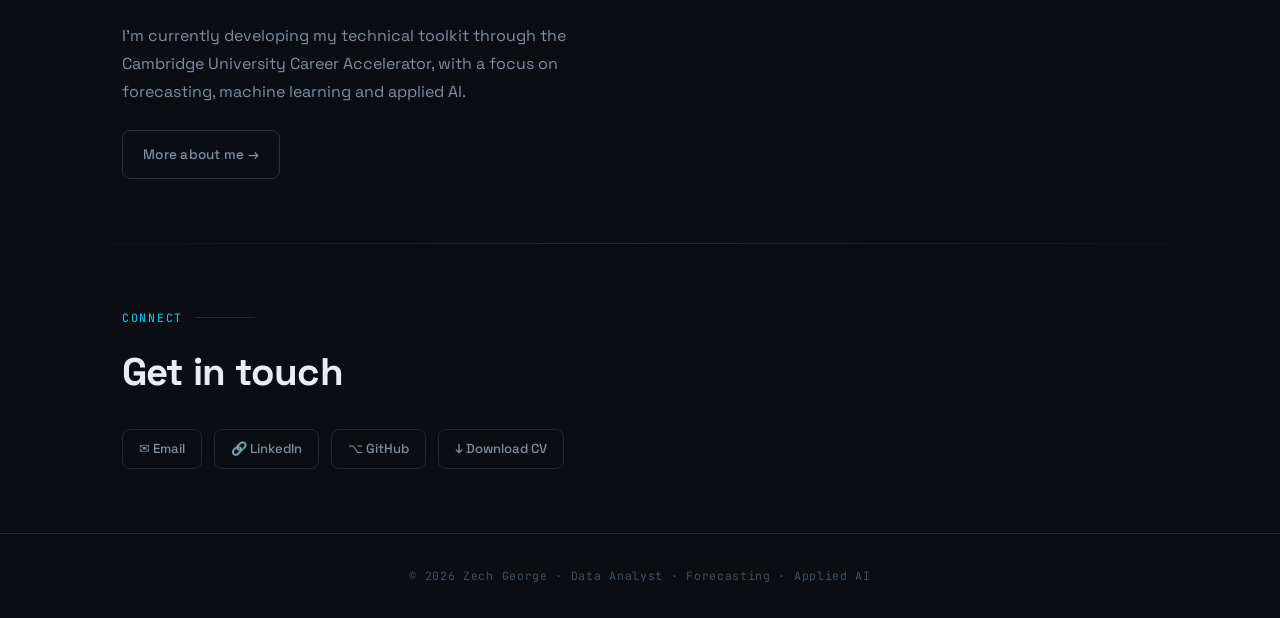
==== commit 5cdc0d98: "Add MerchantScope demo shell and restructure Projects into a picker" ====
--- a/index.html
+++ b/index.html
@@ -114,7 +114,7 @@
         across multiple book sales datasets.
       </p>
 
-      <a href="projects.html" class="project-card" style="max-width:780px;">
+      <a href="book-forecasting.html" class="project-card" style="max-width:780px;">
         <div class="card-vis">
           <svg viewBox="0 0 760 180" xmlns="http://www.w3.org/2000/svg" width="100%" height="100%" preserveAspectRatio="none">
             <line x1="0" y1="45"  x2="760" y2="45"  stroke="#1e2a38" stroke-width="1"/>
@@ -159,6 +159,33 @@
             <span class="chip">Python</span>
           </div>
           <span class="card-link">Read case study →</span>
+        </div>
+      </a>
+
+      <a href="merchantscope.html" class="project-card" style="max-width:780px;margin-top:1.5rem;">
+        <div class="card-vis merchant-card-vis">
+          <div class="merchant-mini-ui">
+            <div class="mini-row"><span>Target</span><strong>Keyline Civils</strong></div>
+            <div class="mini-row"><span>Stance</span><strong>Proceed</strong></div>
+            <div class="mini-row"><span>Reconciled</span><strong>Yes</strong></div>
+            <div class="mini-progress"><span></span></div>
+          </div>
+        </div>
+
+        <div class="card-body">
+          <div class="card-meta">Applied AI · Companies House · OCR</div>
+          <h3 class="card-title">MerchantScope</h3>
+          <p class="card-desc">
+            A live local prototype for screening UK building merchant acquisition targets using public filings,
+            OCR extraction, financial statement evidence and due-diligence logic.
+          </p>
+          <div class="card-chips">
+            <span class="chip">Companies House API</span>
+            <span class="chip">OCR</span>
+            <span class="chip">Financial Analysis</span>
+            <span class="chip">Product Design</span>
+          </div>
+          <span class="card-link">View case study →</span>
         </div>
       </a>
     </section>
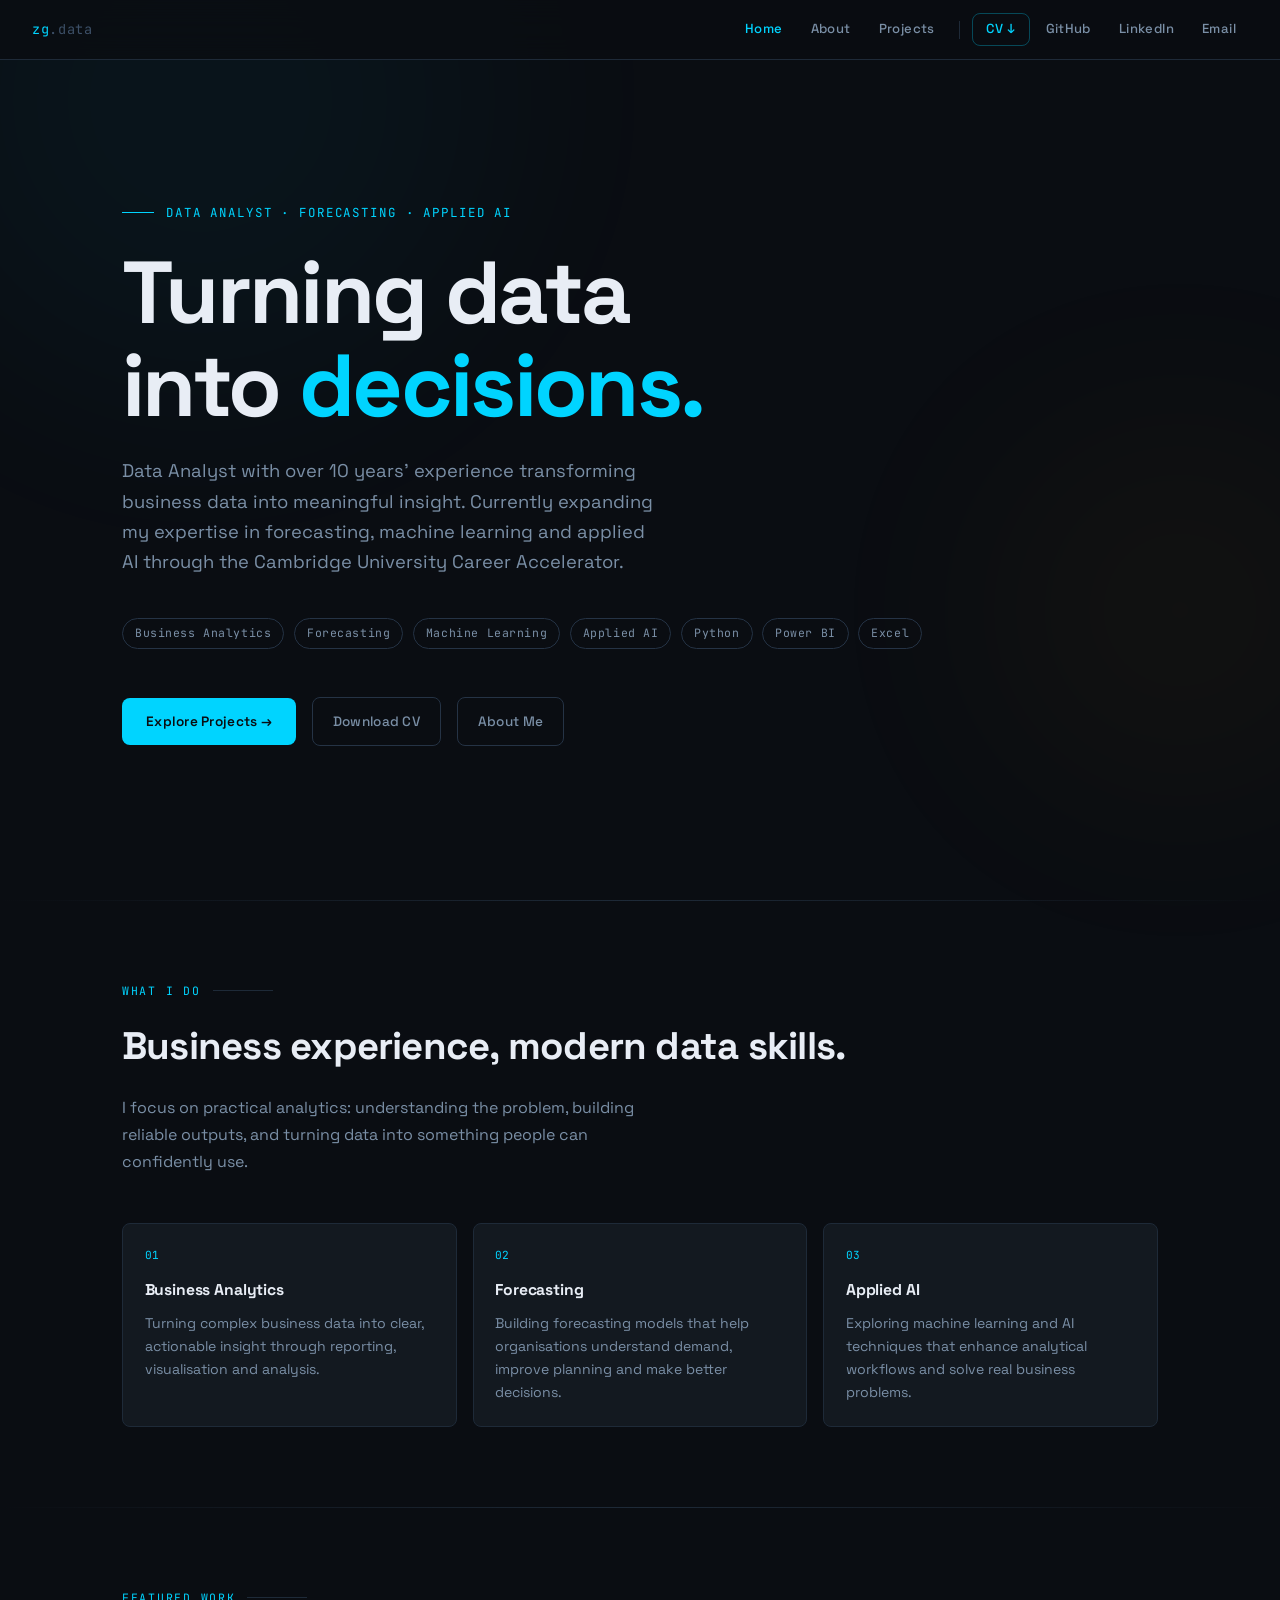
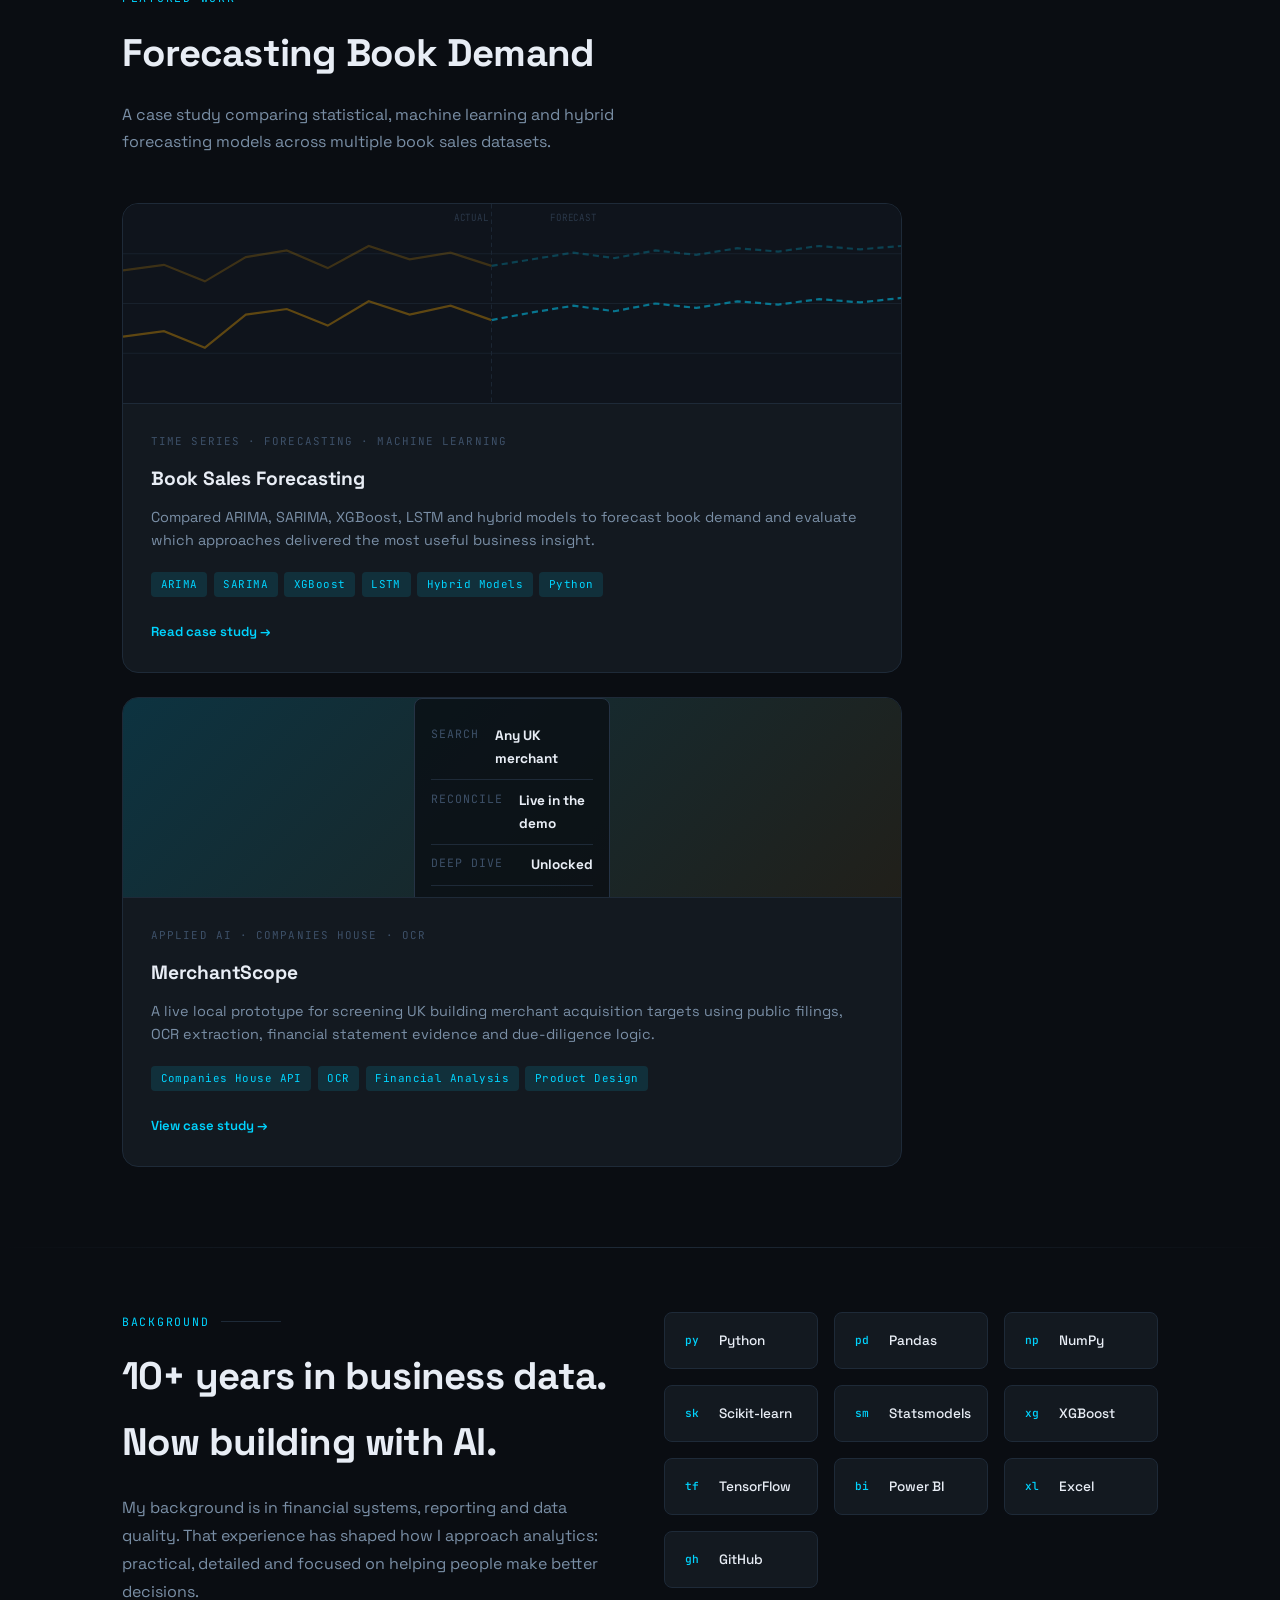
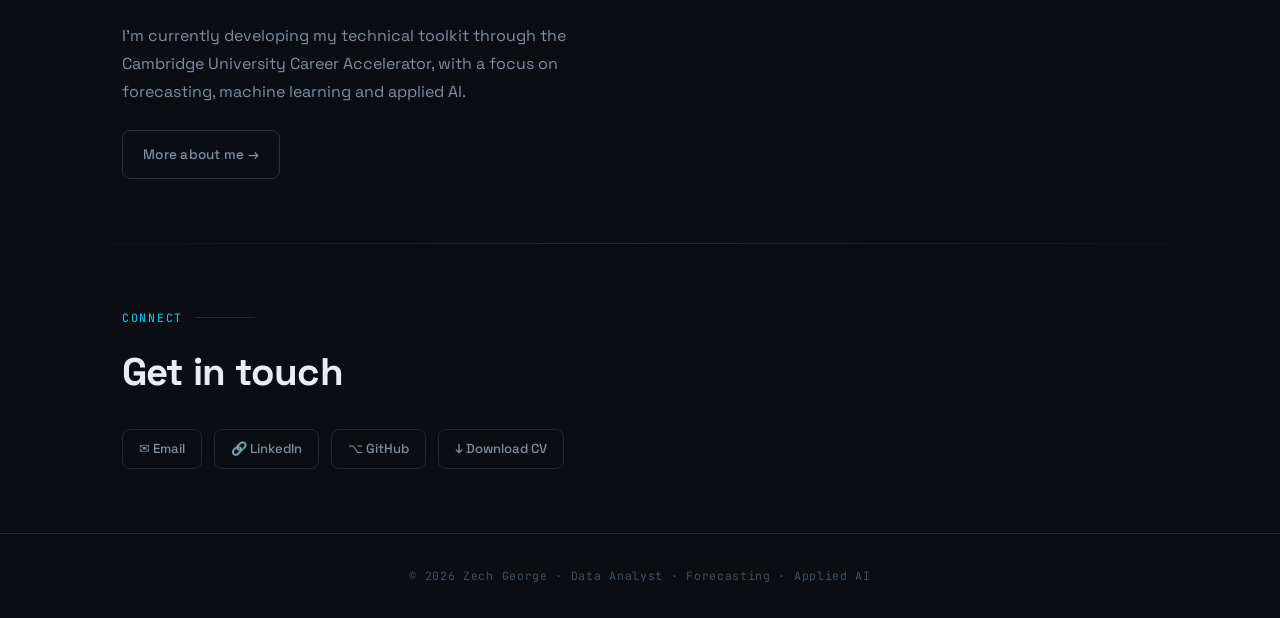
==== commit 5115ca85: "Anonymize the MerchantScope preview card, keep real names inside the demo only" ====
--- a/index.html
+++ b/index.html
@@ -165,9 +165,9 @@
       <a href="merchantscope.html" class="project-card" style="max-width:780px;margin-top:1.5rem;">
         <div class="card-vis merchant-card-vis">
           <div class="merchant-mini-ui">
-            <div class="mini-row"><span>Target</span><strong>Keyline Civils</strong></div>
-            <div class="mini-row"><span>Stance</span><strong>Proceed</strong></div>
-            <div class="mini-row"><span>Reconciled</span><strong>Yes</strong></div>
+            <div class="mini-row"><span>Search</span><strong>Any UK merchant</strong></div>
+            <div class="mini-row"><span>Reconcile</span><strong>Live in the demo</strong></div>
+            <div class="mini-row"><span>Deep dive</span><strong>Unlocked</strong></div>
             <div class="mini-progress"><span></span></div>
           </div>
         </div>
--- a/style.css
+++ b/style.css
@@ -681,10 +681,155 @@
   .detail-stat-row { grid-template-columns: 1fr 1fr; }
 }
 @media (max-width: 480px) {
-  .nav-links a:not(.nav-cta):not([href="index.html"]):not([href="about.html"]):not([href="projects.html"]) {
+  .nav-links a:not(.nav-cta):not([href="index.html"]):not([href="about.html"]):not([href="projects.html"]):not([href="merchantscope.html"]) {
     display: none;
   }
 }
+
+/* ── MerchantScope case study ────────────────────────────── */
+.merchant-hero {
+  padding-bottom: 3rem;
+}
+
+.merchant-terminal {
+  background:
+    linear-gradient(135deg, rgba(0, 212, 255, 0.08), transparent 42%),
+    linear-gradient(180deg, var(--bg-card), #0d131a);
+  border: 1px solid var(--border);
+  border-radius: var(--radius-lg);
+  overflow: hidden;
+  box-shadow: 0 24px 70px rgba(0,0,0,0.32);
+  padding: 0;
+}
+
+.terminal-bar {
+  height: 44px;
+  display: flex;
+  align-items: center;
+  gap: 0.55rem;
+  padding: 0 1rem;
+  border-bottom: 1px solid var(--border);
+  background: rgba(10, 13, 18, 0.72);
+  color: var(--text-muted);
+  font-family: var(--font-mono);
+  font-size: 0.72rem;
+}
+
+.terminal-bar span {
+  width: 10px;
+  height: 10px;
+  border-radius: 50%;
+  background: var(--border-light);
+}
+.terminal-bar span:nth-child(1) { background: #ff5f56; }
+.terminal-bar span:nth-child(2) { background: #ffbd2e; }
+.terminal-bar span:nth-child(3) { background: #27c93f; }
+.terminal-bar div { margin-left: 0.5rem; }
+
+.merchant-preview-grid {
+  display: grid;
+  grid-template-columns: 1.15fr 0.85fr;
+  gap: 1.5rem;
+  padding: 1.5rem;
+}
+
+.merchant-command,
+.merchant-score {
+  border: 1px solid var(--border);
+  border-radius: var(--radius);
+  background: rgba(15, 20, 28, 0.76);
+  padding: 1.25rem;
+}
+
+.merchant-command h2 {
+  font-size: clamp(1.35rem, 3vw, 2rem);
+  margin: 0.35rem 0 0.75rem;
+}
+.merchant-command p { color: var(--text-secondary); margin-bottom: 1.25rem; }
+
+.merchant-progress,
+.mini-progress {
+  height: 8px;
+  overflow: hidden;
+  border-radius: 999px;
+  background: var(--border);
+}
+.merchant-progress span,
+.mini-progress span {
+  display: block;
+  height: 100%;
+  width: 82%;
+  background: linear-gradient(90deg, var(--cyan), var(--amber));
+}
+
+.merchant-steps {
+  display: grid;
+  grid-template-columns: repeat(2, minmax(0, 1fr));
+  gap: 0.75rem;
+  margin-top: 1.25rem;
+}
+.merchant-steps span {
+  border: 1px solid var(--border);
+  border-radius: var(--radius);
+  padding: 0.75rem;
+  color: var(--text-secondary);
+  font-size: 0.82rem;
+}
+
+.merchant-score {
+  display: grid;
+  gap: 0.85rem;
+}
+.merchant-score div {
+  border: 1px solid var(--border);
+  border-radius: var(--radius);
+  padding: 0.95rem;
+  background: rgba(0, 212, 255, 0.04);
+}
+.merchant-score span,
+.mini-row span {
+  display: block;
+  color: var(--text-muted);
+  font-family: var(--font-mono);
+  font-size: 0.72rem;
+  letter-spacing: 0.08em;
+  text-transform: uppercase;
+}
+.merchant-score strong {
+  display: block;
+  margin-top: 0.25rem;
+  color: var(--text-primary);
+  font-size: 1.25rem;
+}
+
+.merchant-card-vis {
+  display: grid;
+  place-items: center;
+  min-height: 180px;
+  background:
+    linear-gradient(135deg, rgba(0, 212, 255, 0.16), rgba(240, 165, 0, 0.08)),
+    var(--bg-elevated);
+}
+
+.merchant-mini-ui {
+  width: min(420px, calc(100% - 2rem));
+  border: 1px solid var(--border-light);
+  border-radius: var(--radius);
+  background: rgba(10, 13, 18, 0.78);
+  padding: 1rem;
+}
+.mini-row {
+  display: flex;
+  justify-content: space-between;
+  gap: 1rem;
+  padding: 0.55rem 0;
+  border-bottom: 1px solid var(--border);
+}
+.mini-row strong {
+  color: var(--text-primary);
+  font-size: 0.85rem;
+}
+.mini-progress { margin-top: 1rem; }
 
 /* ============================================================
    FINAL POLISH — CASE STUDY, HOMEPAGE CARDS & RESPONSIVE FIXES
@@ -825,7 +970,8 @@
 @media (max-width: 900px) {
   .about-grid,
   .case-split,
-  .insight-grid {
+  .insight-grid,
+  .merchant-preview-grid {
     grid-template-columns: 1fr;
   }
 
@@ -921,7 +1067,7 @@
 }
 
 @media (max-width: 480px) {
-  .nav-links a:not(.nav-cta):not([href="index.html"]):not([href="about.html"]):not([href="projects.html"]) {
+  .nav-links a:not(.nav-cta):not([href="index.html"]):not([href="about.html"]):not([href="projects.html"]):not([href="merchantscope.html"]) {
     display: none;
   }
 }
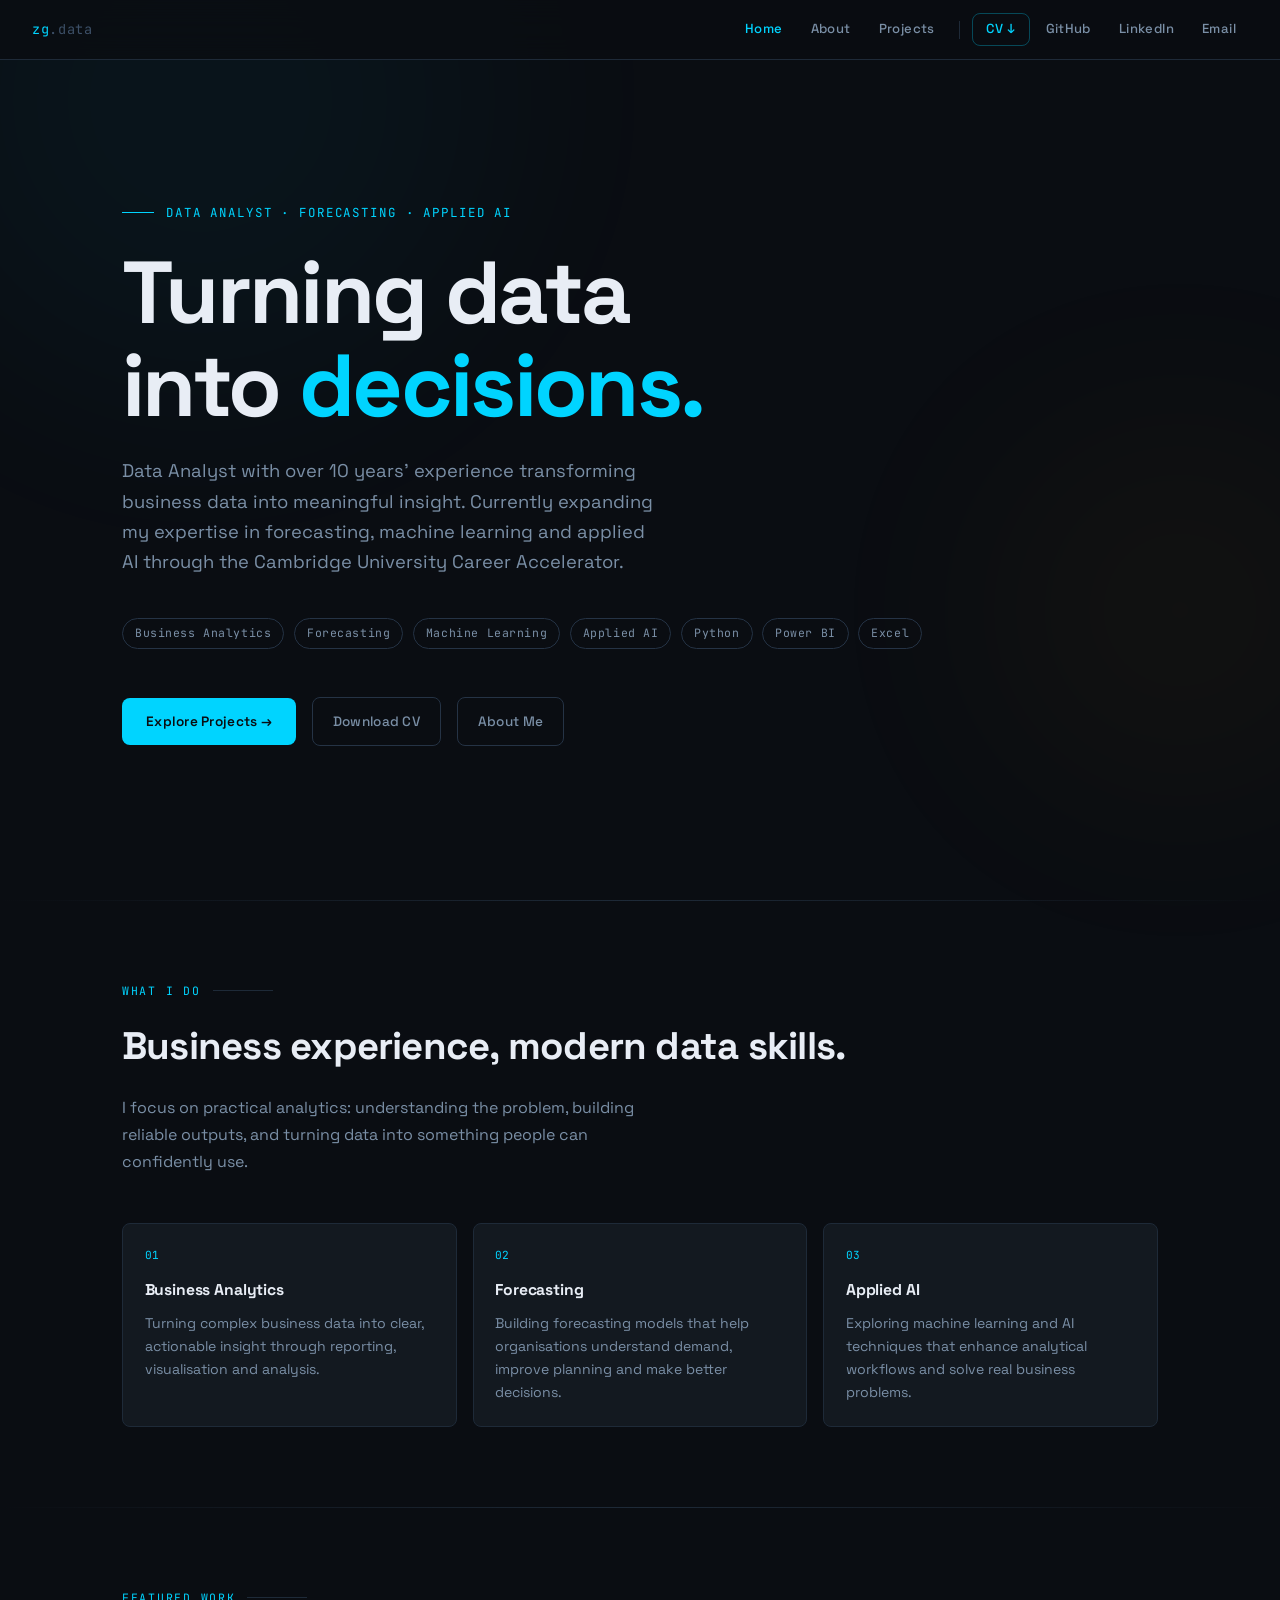
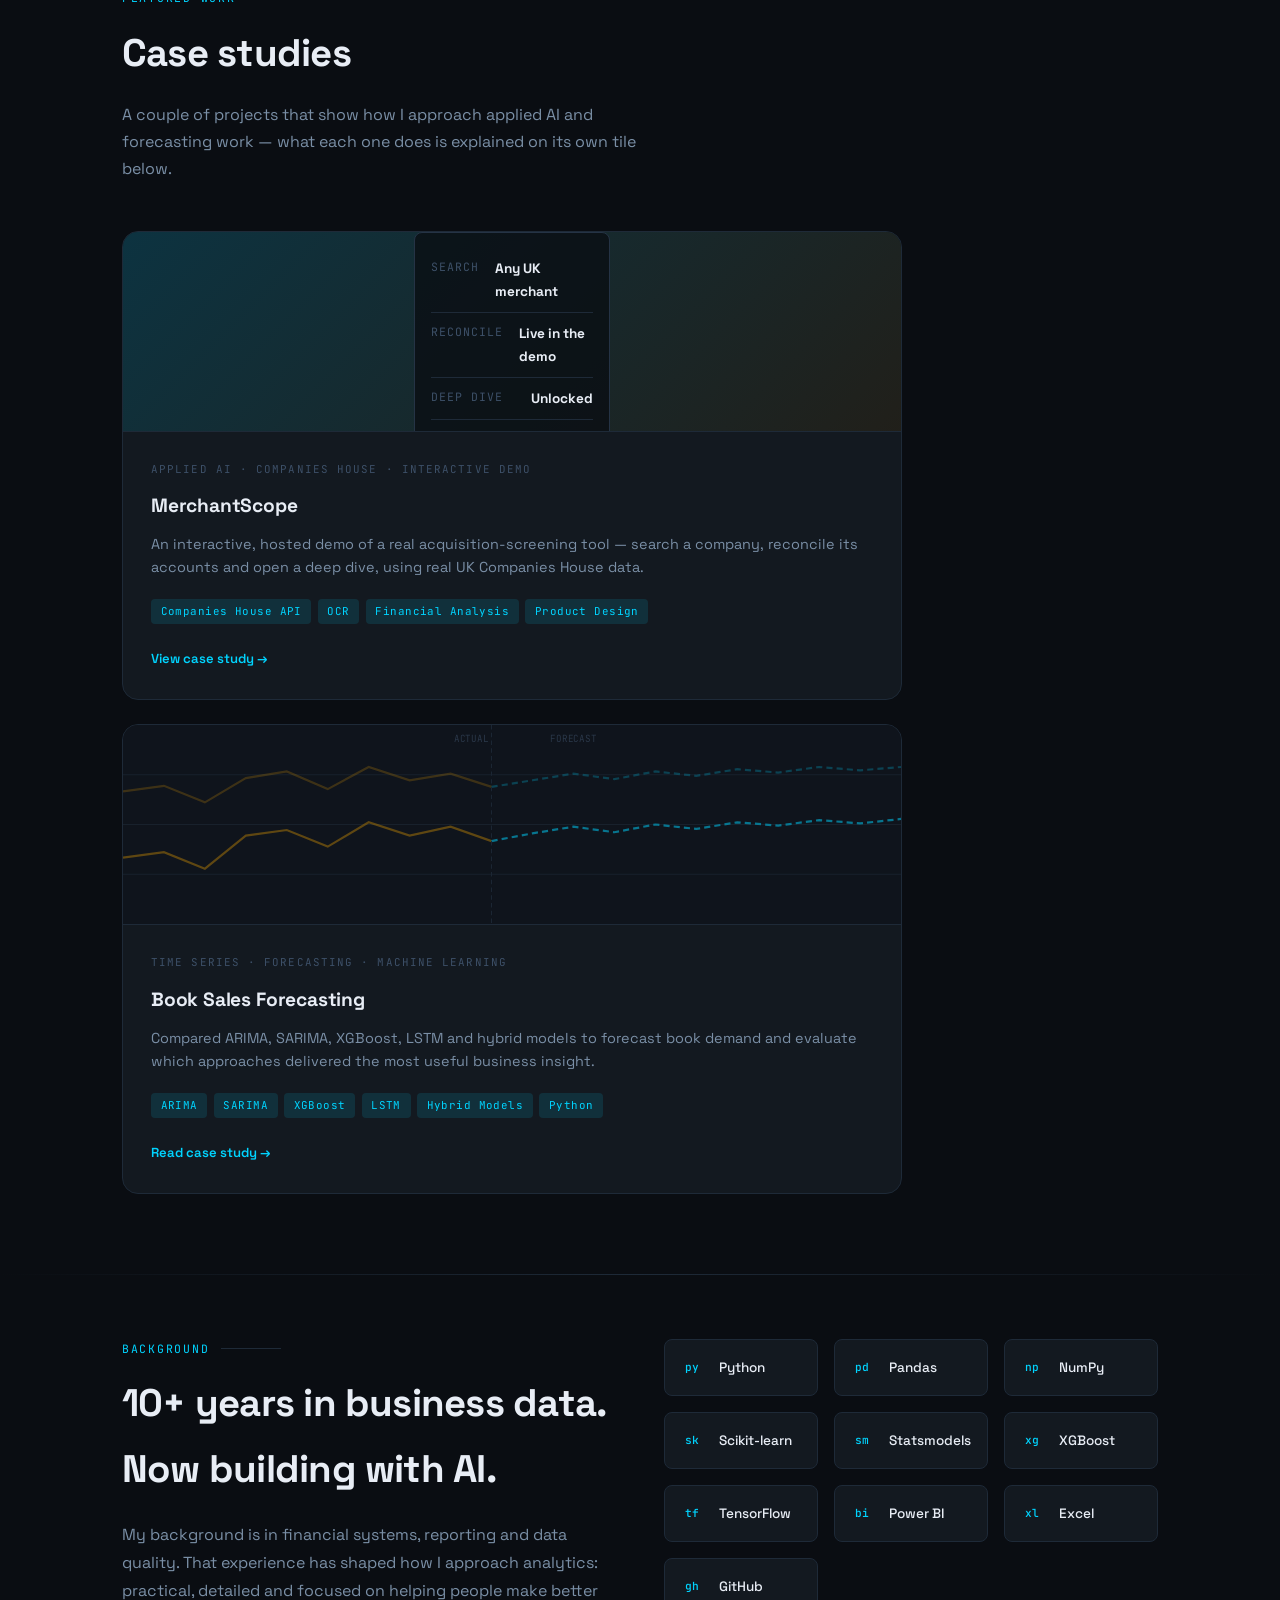
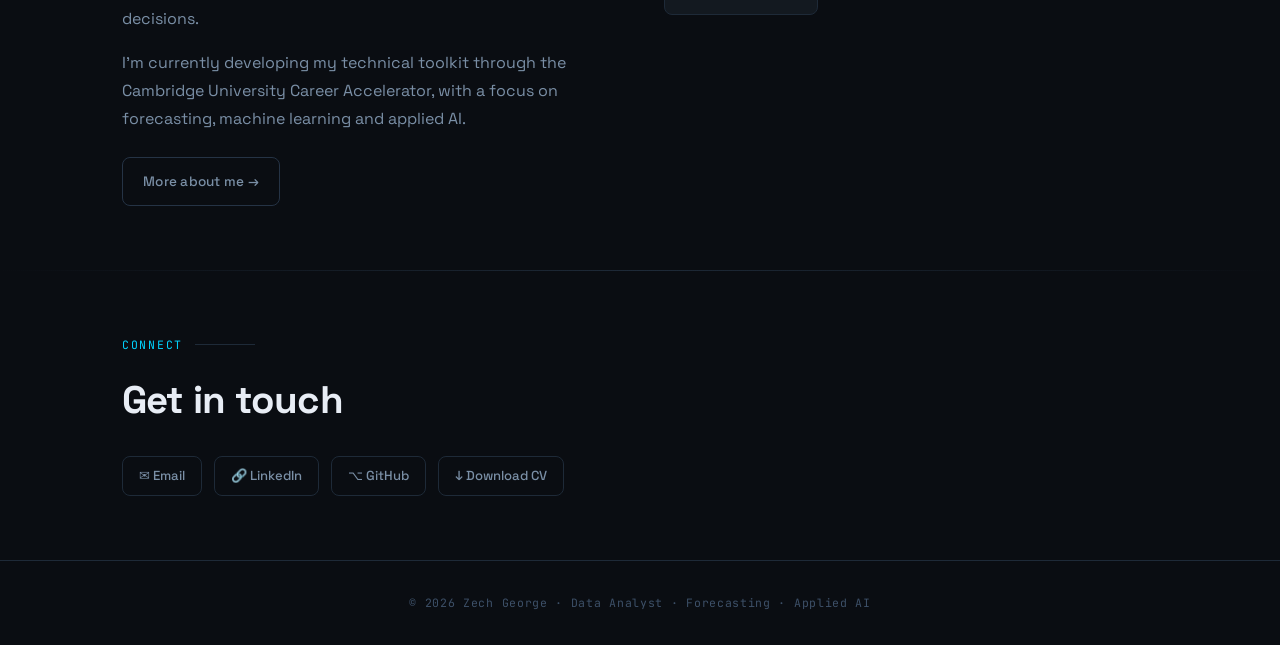
==== commit 4291fd58: "Reorder case studies (MerchantScope first) and generalize the Featured Work heading" ====
--- a/index.html
+++ b/index.html
@@ -108,13 +108,40 @@
   <div class="page-wrap" style="position:relative;z-index:1;">
     <section>
       <div class="section-label">Featured Work</div>
-      <h2 class="section-title">Forecasting Book Demand</h2>
+      <h2 class="section-title">Case studies</h2>
       <p class="section-desc">
-        A case study comparing statistical, machine learning and hybrid forecasting models
-        across multiple book sales datasets.
+        A couple of projects that show how I approach applied AI and forecasting work &mdash;
+        what each one does is explained on its own tile below.
       </p>
 
-      <a href="book-forecasting.html" class="project-card" style="max-width:780px;">
+      <a href="merchantscope.html" class="project-card" style="max-width:780px;">
+        <div class="card-vis merchant-card-vis">
+          <div class="merchant-mini-ui">
+            <div class="mini-row"><span>Search</span><strong>Any UK merchant</strong></div>
+            <div class="mini-row"><span>Reconcile</span><strong>Live in the demo</strong></div>
+            <div class="mini-row"><span>Deep dive</span><strong>Unlocked</strong></div>
+            <div class="mini-progress"><span></span></div>
+          </div>
+        </div>
+
+        <div class="card-body">
+          <div class="card-meta">Applied AI · Companies House · Interactive demo</div>
+          <h3 class="card-title">MerchantScope</h3>
+          <p class="card-desc">
+            An interactive, hosted demo of a real acquisition-screening tool &mdash; search a company, reconcile its
+            accounts and open a deep dive, using real UK Companies House data.
+          </p>
+          <div class="card-chips">
+            <span class="chip">Companies House API</span>
+            <span class="chip">OCR</span>
+            <span class="chip">Financial Analysis</span>
+            <span class="chip">Product Design</span>
+          </div>
+          <span class="card-link">View case study →</span>
+        </div>
+      </a>
+
+      <a href="book-forecasting.html" class="project-card" style="max-width:780px;margin-top:1.5rem;">
         <div class="card-vis">
           <svg viewBox="0 0 760 180" xmlns="http://www.w3.org/2000/svg" width="100%" height="100%" preserveAspectRatio="none">
             <line x1="0" y1="45"  x2="760" y2="45"  stroke="#1e2a38" stroke-width="1"/>
@@ -159,33 +186,6 @@
             <span class="chip">Python</span>
           </div>
           <span class="card-link">Read case study →</span>
-        </div>
-      </a>
-
-      <a href="merchantscope.html" class="project-card" style="max-width:780px;margin-top:1.5rem;">
-        <div class="card-vis merchant-card-vis">
-          <div class="merchant-mini-ui">
-            <div class="mini-row"><span>Search</span><strong>Any UK merchant</strong></div>
-            <div class="mini-row"><span>Reconcile</span><strong>Live in the demo</strong></div>
-            <div class="mini-row"><span>Deep dive</span><strong>Unlocked</strong></div>
-            <div class="mini-progress"><span></span></div>
-          </div>
-        </div>
-
-        <div class="card-body">
-          <div class="card-meta">Applied AI · Companies House · OCR</div>
-          <h3 class="card-title">MerchantScope</h3>
-          <p class="card-desc">
-            A live local prototype for screening UK building merchant acquisition targets using public filings,
-            OCR extraction, financial statement evidence and due-diligence logic.
-          </p>
-          <div class="card-chips">
-            <span class="chip">Companies House API</span>
-            <span class="chip">OCR</span>
-            <span class="chip">Financial Analysis</span>
-            <span class="chip">Product Design</span>
-          </div>
-          <span class="card-link">View case study →</span>
         </div>
       </a>
     </section>
